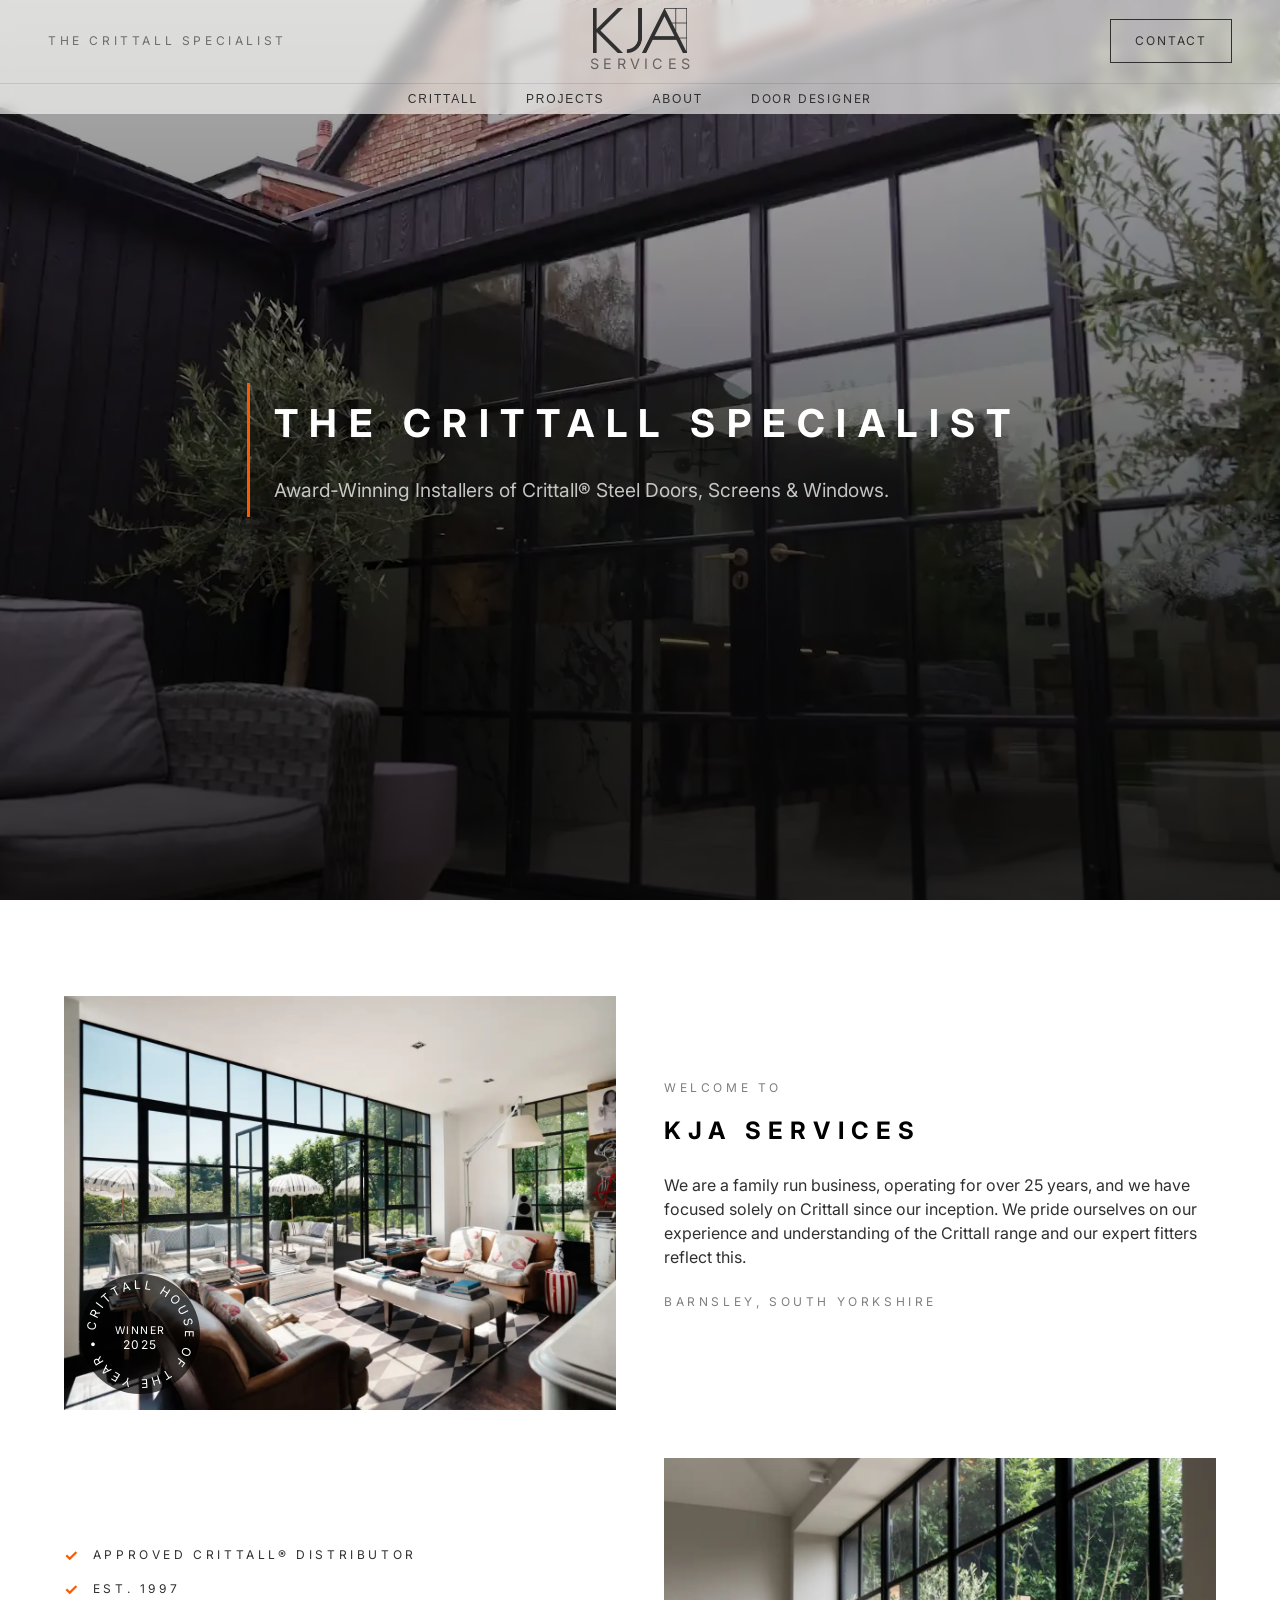
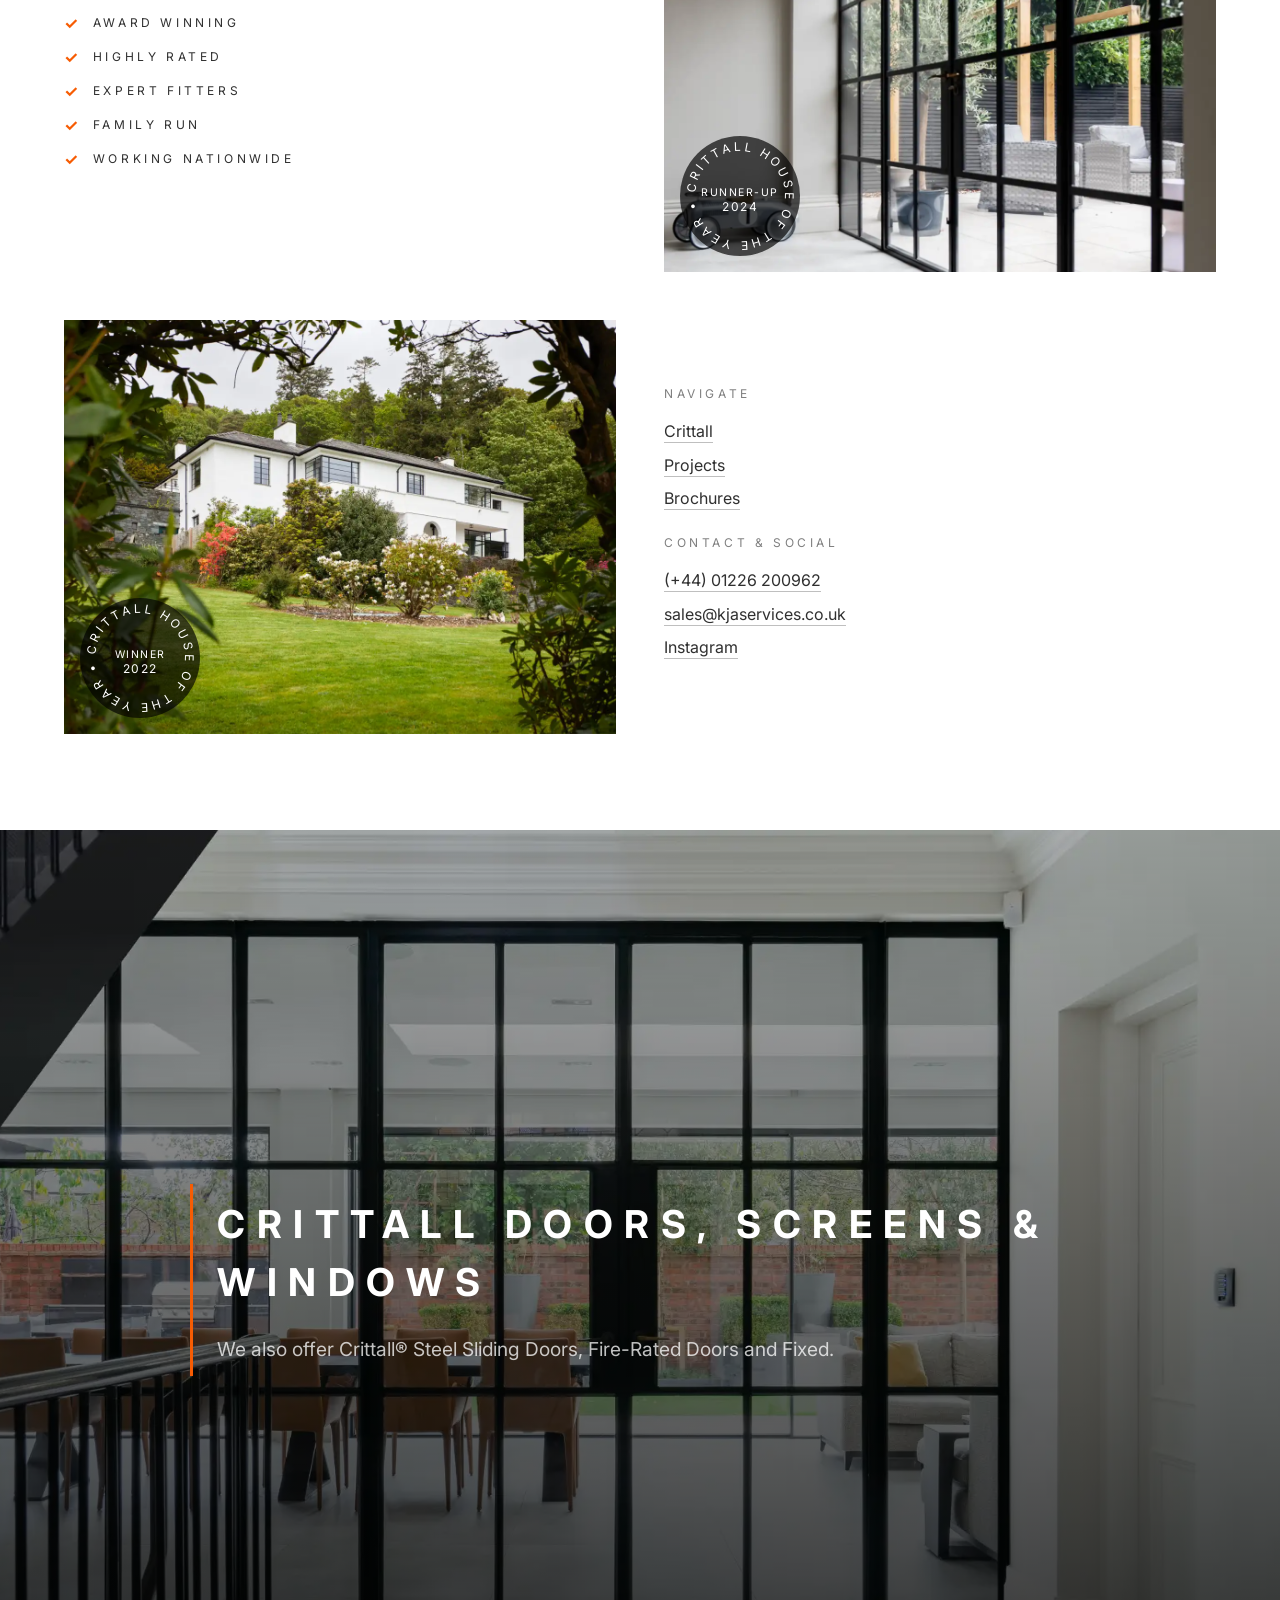
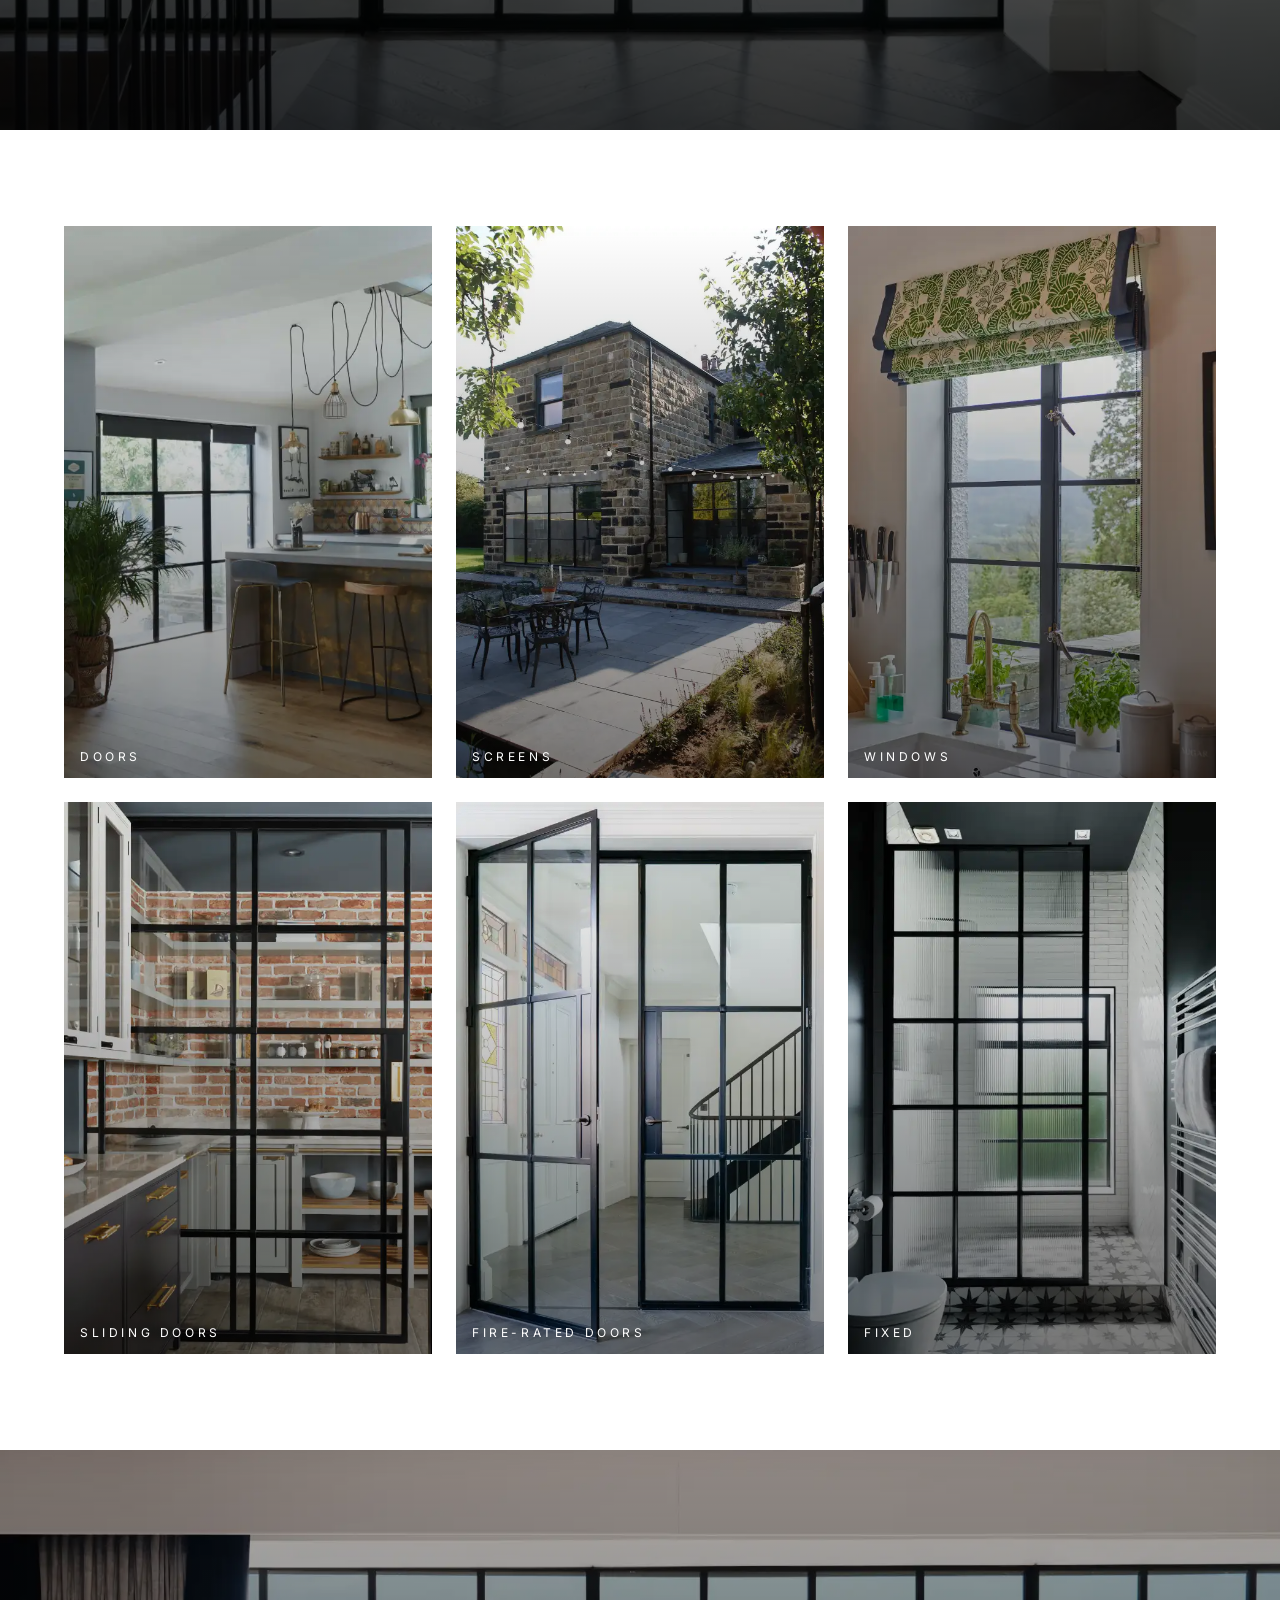
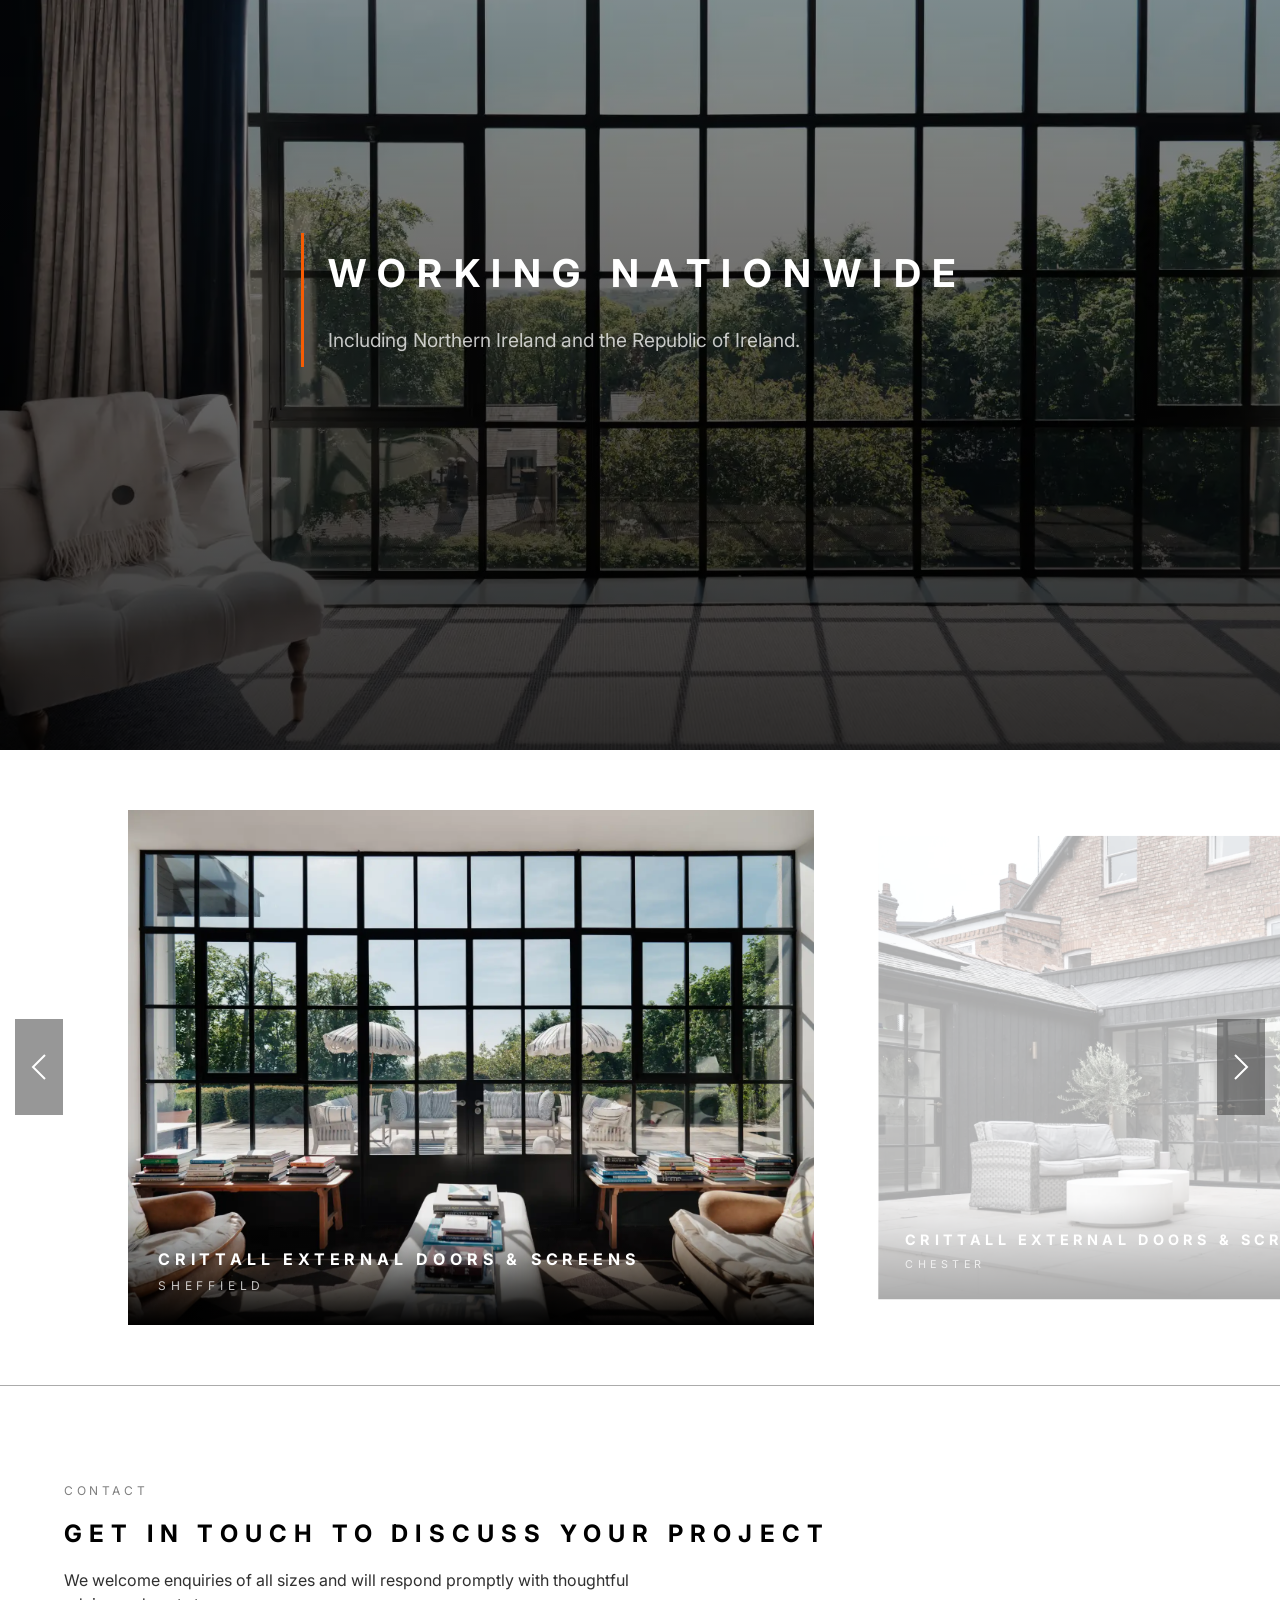
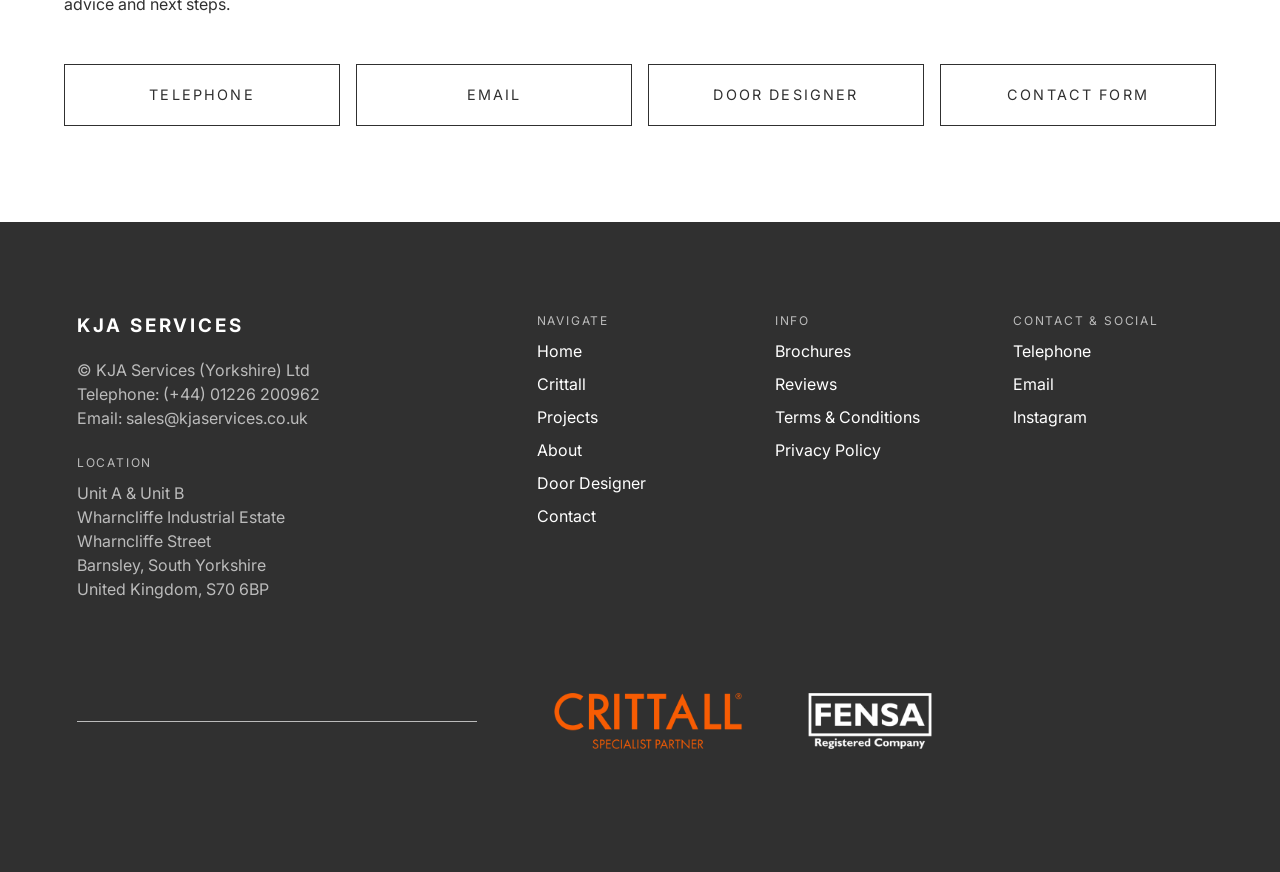
==== index.html @ f36f9be9 "Update index.html" ====
<!---HEAD✅--->

<!DOCTYPE html>
<html lang="en">
<head>

<meta charset="UTF-8">
<meta name="viewport" content="width=device-width, initial-scale=1">

<!---Page_Specific❗--->

<title>Crittall Steel Doors, Screens & Windows | KJA Services</title>

<!---Page_Specific❗--->

<meta name="description" content="KJA Services are approved Crittall specialists installing steel doors, windows and screens across the UK and Ireland, with over 25 years of award-winning experience.">

<!---Global✅--->

<meta name="robots" content="index, follow">

<!---Page_Specific❗--->

<link rel="canonical" href="https://www.kjaservices.co.uk/">

<!---HEAD---Mobile✅--->

<meta name="theme-color" content="#303030">
<meta name="format-detection" content="telephone=no">

  <style>
.mobile-menu { transform: translate3d(-100%,0,0); }
</style>

<!---HEAD---Fonts✅--->

<link rel="preconnect" href="https://fonts.googleapis.com">
<link rel="preconnect" href="https://fonts.gstatic.com" crossorigin>
<link href="https://fonts.googleapis.com/css2?family=Inter:wght@400&display=swap" rel="stylesheet">

<!---HEAD---Style✅--->

<link rel="stylesheet" href="style.css">

<!---HEAD---Open_Graph✅--->

<meta property="og:title" content="KJA Services | The Crittall Specialist">
<meta property="og:description" content="Award-winning Crittall specialists installing Steel Doors, Screens and Windows across the UK and Ireland.">
<meta property="og:type" content="website">
<meta property="og:url" content="https://www.kjaservices.co.uk/">
<meta property="og:image" content="https://www.kjaservices.co.uk/images/social_preview.png">
<meta property="og:site_name" content="KJA Services">
<meta property="og:locale" content="en_GB">

<!---HEAD---Favicon✅--->

<link rel="icon" href="/favicon.png" sizes="180x180" type="image/png">
<link rel="apple-touch-icon" href="/favicon.png">

<!---HEAD---Structured_Data:Business✅--->

<script type="application/ld+json">
{
"@context": "https://schema.org",
"@type": "HomeAndConstructionBusiness",
"@id": "https://www.kjaservices.co.uk/#business",
"name": "KJA Services",
"url": "https://www.kjaservices.co.uk/",
"logo": "https://www.kjaservices.co.uk/images/business_logo.png",
"image": "https://www.kjaservices.co.uk/images/social_preview.png",
"description": "Award-winning Crittall specialists installing Steel Doors, Screens and Windows across the UK and Ireland.",
"telephone": "+441226200962",
"foundingDate": "1997",

"address": {
"@type": "PostalAddress",
"streetAddress": "Unit A & Unit B, Wharncliffe Industrial Estate, Wharncliffe Street",
"addressLocality": "Barnsley",
"addressRegion": "South Yorkshire",
"postalCode": "S70 6BP",
"addressCountry": "GB"
},

"areaServed": [
{
"@type": "Country",
"name": "United Kingdom"
},
{
"@type": "Country",
"name": "Ireland"
}
],

"sameAs": [
"https://www.instagram.com/kjaservices"
]
}
</script>

<!---HEAD---Structured_Data:Services✅--->

<script type="application/ld+json">
{
"@context": "https://schema.org",
"@type": "Service",
"serviceType": "Crittall Steel Doors, Screens and Windows Installation",
"provider": {
"@id": "https://www.kjaservices.co.uk/#business"
},

"areaServed": [
{
"@type": "Country",
"name": "United Kingdom"
},
{
"@type": "Country",
"name": "Ireland"
}
],

"hasOfferCatalog": {
"@type": "OfferCatalog",
"name": "Crittall Installation",
"itemListElement": [

{
"@type": "Offer",
"itemOffered": {
"@type": "Service",
"name": "Crittall Steel Doors Installation"
}
},

{
"@type": "Offer",
"itemOffered": {
"@type": "Service",
"name": "Crittall Steel Screens Installation"
}
},

{
"@type": "Offer",
"itemOffered": {
"@type": "Service",
"name": "Crittall Steel Windows Installation"
}
},

{
"@type": "Offer",
"itemOffered": {
"@type": "Service",
"name": "Crittall Steel Sliding Doors Installation"
}
},

{
"@type": "Offer",
"itemOffered": {
"@type": "Service",
"name": "Crittall Steel Fire-Rated Doors Installation"
}
},

{
"@type": "Offer",
"itemOffered": {
"@type": "Service",
"name": "Crittall Steel Fixed Installation"
}
}

]
}
}
</script>

<!---HEAD---Structured_Data:Website✅--->

<script type="application/ld+json">
{
"@context": "https://schema.org",
"@type": "WebSite",
"url": "https://www.kjaservices.co.uk/",
"name": "KJA Services",
"publisher": {
"@id": "https://www.kjaservices.co.uk/#business"
}
}
</script>

<!---HEAD---Google_Analytics--->

</head>
<body>

<!---NAVIGATION✅--->

<header class="site-header">

<div class="nav-top">

<div class="nav-slogan">
The Crittall Specialist
</div>

<a href="/" class="logo">
<div class="logo-icon">
<img src="images/logo.png" class="logo-main" alt="KJA Services">
<img src="images/logo_hover.png" class="logo-hover" alt="KJA Services">
</div>
<span class="logo-light">Services</span>
</a>

<a href="/contact" class="cta">Contact</a>

<div class="menu-toggle">
<span></span>
<span></span>
<span></span>
</div>
</div>

<div class="nav-bottom">

<nav class="nav-links">
<div class="dropdown">
<button>Crittall</button>
<div class="dropdown-menu">
<a href="/crittall">Crittall</a>
<a href="/products">Products</a>
<a href="/services">Services</a>
</div>
</div>

<div class="dropdown">
<button>Projects</button>
<div class="dropdown-menu">
<a href="/projects">Projects</a>
<a href="/case-studies">Case Studies</a>
<a href="/videos">Videos</a>
</div>
</div>

<div class="dropdown">
<button>About</button>
<div class="dropdown-menu">
<a href="/about">About</a>
<a href="/awards-articles">Awards & Articles</a>
<a href="/faq">FAQ</a>
</div>
</div>

<a href="/door-designer" class="nav-link">Door Designer</a>

</nav>
</div>

<div class="mobile-menu">

<div class="mobile-dropdown">
<div class="mobile-title">Crittall ▽</div>
<div class="mobile-sub">
<a href="/crittall">Crittall</a>
<a href="/products">Products</a>
<a href="/services">Services</a>
</div>
</div>

<div class="mobile-dropdown">
<div class="mobile-title">Projects ▽</div>
<div class="mobile-sub">
<a href="/projects">Projects</a>
<a href="/case-studies">Case Studies</a>
<a href="/videos">Videos</a>
</div>
</div>

<div class="mobile-dropdown">
<div class="mobile-title">About ▽</div>
<div class="mobile-sub">
<a href="/about">About</a>
<a href="/awards-articles">Awards & Articles</a>
<a href="/faq">FAQ</a>
</div>
</div>

<a href="/door-designer" class="mobile-link">Door Designer</a>

<a href="/contact" class="mobile-cta">Contact</a>

</div>
</header>

<!---BANNER_VIDEO✅--->

<section class="banner banner-video">

<img src="images/home/01.webp" alt="Crittall steel doors installed in Chester home">

<video
class="banner-video-native"
autoplay
muted
loop
playsinline
preload="none"
poster="images/home/01.webp"
>

<source src="videos/01.mp4" type="video/mp4"></video>

<div class="banner-overlay">
<div class="banner-content">
<h1>The Crittall Specialist</h1>
<p>Award-Winning Installers of Crittall® Steel Doors, Screens & Windows.</p>
</div>
</div>

</section>

<!---CONTENT✅--->

<section class="section">

<div class="content">
<div class="content-text slide-in">
<span class="introduction">Welcome to</span>
<h2>KJA Services</h2>
<p>We are a family run business, operating for over 25 years, and we have focused solely on Crittall since our inception. We pride ourselves on our experience and understanding of the Crittall range and our expert fitters reflect this.</p><br>
<span class="introduction">Barnsley, South Yorkshire</span>
</div>

<div class="content-image fade-in">
<a href="/crittall-house-of-the-year-winner-2025" class="image-link">

<img src="images/home/02.webp"
alt="Crittall steel doors installed in Sheffield home"
width="1200"
height="900"
loading="lazy">

<div class="badge">
<svg viewBox="0 0 120 120" aria-hidden="true">
<circle class="badge-bg" cx="60" cy="60" r="60"/>
<defs>
<path id="badgeTextPath"
d="M60,60
m-45,0
a45,45 0 1,1 90,0
a45,45 0 1,1 -90,0"/>
</defs>

<text class="badge-ring"><textPath href="#badgeTextPath" startOffset="50%">Crittall House of the Year •</textPath></text>
<text class="badge-text" x="60" y="60">Winner</text>
<text class="badge-year" x="60" y="75">2025</text>
</svg>
</div>
</a>
</div>
</div>

<div class="content">
<div class="content-text slide-in">
<ul class="content-list">
<li>Approved Crittall® Distributor</li>
<li>Est. 1997</li>
<li>Award Winning</li>
<li>Highly Rated</li>
<li>Expert Fitters</li>
<li>Family Run</li>
<li>Working Nationwide</li>
</ul>
</div>

<div class="content-image fade-in">
<a href="/crittall-house-of-the-year-runner-up-2024" class="image-link">

<img src="images/home/03.webp"
alt="Crittall steel doors installed in Chester home"
width="1200"
height="900"
loading="lazy">

<div class="badge">
<svg viewBox="0 0 120 120" aria-hidden="true">
<circle class="badge-bg" cx="60" cy="60" r="60"/>
<defs>
<path id="badgeTextPath"
d="M60,60
m-45,0
a45,45 0 1,1 90,0
a45,45 0 1,1 -90,0"/>
</defs>

<text class="badge-ring"><textPath href="#badgeTextPath" startOffset="50%">Crittall House of the Year •</textPath></text>
<text class="badge-text" x="60" y="60">Runner-Up</text>
<text class="badge-year" x="60" y="75">2024</text>
</svg>
</div>
</a>
</div>
</div>

<div class="content">
<div class="content-text slide-in">
<span class="introduction">Navigate</span>
<a href="/crittall" class="content-link">Crittall</a>
<a href="/projects" class="content-link">Projects</a>
<a href="/brochures" class="content-link">Brochures</a>
<span class="introduction group-spacing">Contact & Social</span>
<a href="tel:+441226200962" class="content-link">(+44) 01226 200962</a>
<a href="mailto:sales@kjaservices.co.uk" class="content-link">sales@kjaservices.co.uk</a>
<a href="https://www.instagram.com/kjaservices" class="content-link" target="_blank" rel="noopener noreferrer">Instagram</a>
</div>

<div class="content-image fade-in">
<a href="/crittall-house-of-the-year-winner-2022" class="image-link">

<img src="images/home/04.webp"
alt="Crittall steel windows installed in Keswick home"
width="1200"
height="900"
loading="lazy">

<div class="badge">
<svg viewBox="0 0 120 120" aria-hidden="true">
<circle class="badge-bg" cx="60" cy="60" r="60"/>
<defs>
<path id="badgeTextPath"
d="M60,60
m-45,0
a45,45 0 1,1 90,0
a45,45 0 1,1 -90,0"/>
</defs>

<text class="badge-ring"><textPath href="#badgeTextPath" startOffset="50%">Crittall House of the Year •</textPath></text>
<text class="badge-text" x="60" y="60">Winner</text>
<text class="badge-year" x="60" y="75">2022</text>
</svg>
</div>
</a>
</div>
</div>

</section>

<!---BANNER_IMAGE✅--->

<section class="banner banner-image">
<img src="images/home/05.webp" alt="Crittall steel doors installed in Manchester home">

<div class="banner-overlay">
<div class="banner-content">
<h1>Crittall Doors, Screens & Windows</h1>
<p>We also offer Crittall® Steel Sliding Doors, Fire-Rated Doors and Fixed.</p>
</div>
</div>
</section>

<!---PRODUCTS✅--->

<section class="products section fade-in">
<div class="products-grid">

<a href="/crittall-doors" class="product-item">
<img src="images/home/products/01.webp" alt="Crittall Steel Doors">
<span class="product-label">Doors</span>
</a>

<a href="/crittall-screens" class="product-item">
<img src="images/home/products/02.webp" alt="Crittall Steel Screens">
<span class="product-label">Screens</span>
</a>

<a href="/crittall-windows" class="product-item">
<img src="images/home/products/03.webp" alt="Crittall Steel Windows">
<span class="product-label">Windows</span>
</a>

<a href="/crittall-sliding-doors" class="product-item">
<img src="images/home/products/04.webp" alt="Crittall Steel Sliding Doors">
<span class="product-label">Sliding Doors</span>
</a>

<a href="/crittall-fire-rated" class="product-item">
<img src="images/home/products/05.webp" alt="Crittall Steel Fire-Rated Doors">
<span class="product-label">Fire-Rated Doors</span>
</a>

<a href="/crittall-fixed" class="product-item">
<img src="images/home/products/06.webp" alt="Crittall Steel Fixed">
<span class="product-label">Fixed</span>
</a>

</div>
</section>

<!---BANNER_IMAGE✅--->

<section class="banner banner-image">
<img src="images/home/06.webp" alt="Crittall steel doors installed in Sheffield home">

<div class="banner-overlay">
<div class="banner-content">
<h1>Working Nationwide</h1>
<p>Including Northern Ireland and the Republic of Ireland.</p>
</div>
</div>
</section>

<!---FEATURED✅--->

<div class="content-image fade-in">

<section class="featured">

<div class="carousel">

<div class="slide active">
<a href="/crittall-house-of-the-year-winner-2025">

<div class="slide-image">
<img src="images/case-studies/07/01.webp"
srcset="images/home/featured/07.webp 1200w, images/case-studies/07/01.webp 1800w"
width="1200"
height="900"
loading="lazy"
decoding="async"
alt="Crittall Steel External Doors & Screens installed in Sheffield">
</div>

<div class="slide-overlay">
<h3>Crittall External Doors & Screens</h3>
<p>Sheffield</p>
</div>
</a>
</div>

<div class="slide">
<a href="/crittall-house-of-the-year-runner-up-2024">

<div class="slide-image">
<img src="images/case-studies/06/01.webp"
srcset="images/home/featured/06.webp 1200w, images/case-studies/06/01.webp 1800w"
width="1200"
height="900"
loading="lazy"
decoding="async"
alt="Crittall Steel External Doors & Screens installed in Chester">
</div>

<div class="slide-overlay">
<h3>Crittall External Doors & Screens</h3>
<p>Chester</p>
</div>
</a>
</div>

<div class="slide">
<a href="/crittall-doors-morzine-france">

<div class="slide-image">
<img src="images/case-studies/05/01.webp"
srcset="images/home/featured/05.webp 1200w, images/case-studies/05/01.webp 1800w"
width="1200"
height="900"
loading="lazy"
decoding="async"
alt="Crittall Steel Internal Doors & Screens installed in Morzine, France">
</div>

<div class="slide-overlay">
<h3>Crittall Internal Doors & Screens</h3>
<p>Morzine, France</p>
</div>
</a>
</div>

<div class="slide">
<a href="/crittall-house-of-the-year-winner-2022">

<div class="slide-image">
<img src="images/case-studies/04/01.webp"
srcset="images/home/featured/04.webp 1200w, images/case-studies/04/01.webp 1800w"
width="1200"
height="900"
loading="lazy"
decoding="async"
alt="Crittall Steel External Doors & Windows installed in Keswick">
</div>

<div class="slide-overlay">
<h3>Crittall External Doors & Windows</h3>
<p>Keswick</p>
</div>
</a>
</div>

<div class="slide">
<a href="/crittall-doors-london">

<div class="slide-image">
<img src="images/case-studies/03/01.webp"
srcset="images/home/featured/03.webp 1200w, images/case-studies/03/01.webp 1800w"
width="1200"
height="900"
loading="lazy"
decoding="async"
alt="Crittall Steel External Doors & Windows installed in London">
</div>

<div class="slide-overlay">
<h3>Crittall External Doors & Windows</h3>
<p>London</p>
</div>
</a>
</div>

<div class="slide">
<a href="/crittall-doors-manchester">

<div class="slide-image">
<img src="images/case-studies/02/01.webp"
srcset="images/home/featured/02.webp 1200w, images/case-studies/02/01.webp 1800w"
width="1200"
height="900"
loading="lazy"
decoding="async"
alt="Crittall Steel Fire-Rated Doors & Screens installed in Manchester">
</div>

<div class="slide-overlay">
<h3>Crittall Fire-Rated Doors & Screens</h3>
<p>Manchester</p>
</div>
</a>
</div>

<div class="slide">
<a href="/crittall-doors-leeds">

<div class="slide-image">
<img src="images/case-studies/01/01.webp"
srcset="images/home/featured/01.webp 1200w, images/case-studies/01/01.webp 1800w"
width="1200"
height="900"
loading="lazy"
decoding="async"
alt="Crittall Steel External Doors & Screens installed in Leeds">
</div>

<div class="slide-overlay">
<h3>Crittall External Doors & Screens</h3>
<p>Leeds</p>
</div>
</a>
</div>

</div>

<button class="nav prev" aria-label="Previous slide">
<svg viewBox="0 0 24 24">
<path d="M15 18L9 12L15 6"/>
</svg>
</button>

<button class="nav next" aria-label="Next slide">
<svg viewBox="0 0 24 24">
<path d="M9 6L15 12L9 18"/>
</svg>
</button>

</div>
</section>

<!---CONTACT✅--->

<hr class="divider">

<section id="contact" class="section contact">
<span class="introduction">Contact</span>
<h2>Get in touch to discuss your project</h2>
<p>We welcome enquiries of all sizes and will respond promptly with thoughtful advice and next steps.</p>

<div class="contact-buttons">
<a href="tel:+441226200962" class="btn">Telephone</a>
<a href="mailto:sales@kjaservices.co.uk" class="btn">Email</a>
<a href="/door-designer" class="btn">Door Designer</a>
<a href="/contact" class="btn">Contact Form</a>
</div>

</section>

<!---FOOTER✅--->

<footer class="footer">
<div class="footer-inner">

<div class="footer-text">

<h3>KJA Services</h3>

<p>© KJA Services (Yorkshire) Ltd<br>
Telephone: (+44) 01226 200962<br>
Email: sales@kjaservices.co.uk</p>

<br>

<span class="footer-title">Location</span>

<p>Unit A & Unit B<br>
Wharncliffe Industrial Estate<br>
Wharncliffe Street<br>
Barnsley, South Yorkshire<br>
United Kingdom, S70 6BP</p></div>

<div class="footer-links">

<div>
<span class="footer-title">Navigate</span>
<a href="/">Home</a>
<a href="/crittall">Crittall</a>
<a href="/projects">Projects</a>
<a href="/about">About</a>
<a href="/door-designer">Door Designer</a>
<a href="/contact">Contact</a>
</div>

<div>
<span class="footer-title">Info</span>
<a href="/brochures">Brochures</a>
<a href="/reviews">Reviews</a>
<a href="/terms">Terms & Conditions</a>
<a href="/privacy">Privacy Policy</a>
</div>

<div>
<span class="footer-title">Contact & Social</span>
<a href="tel:+441226200962">Telephone</a>
<a href="mailto:sales@kjaservices.co.uk">Email</a>
<a href="https://www.instagram.com/kjaservices" target="_blank" rel="noopener noreferrer">Instagram</a>
</div>
</div>

<div class="footer-divider"></div>

<div class="footer-grid">

<div class="footer-left">
<img src="images/crittall_logo.png" alt="Crittall Logo">
</div>

<div class="footer-center">
<img src="images/fensa_logo.png" alt="FENSA Logo">
</div>

<div class="footer-right">
<script src="https://elfsightcdn.com/platform.js" async></script>
<div class="elfsight-app-a3edc7b7-a31a-4ff6-9f54-83a58d72ba15" data-elfsight-app-lazy></div>
</div>
</div>

<!---SCRIPT✅--->

<script src="script.js" defer></script>

</body>
</html>
---- style.css ----
/*INDEX✅*/

* {
margin: 0;
padding: 0;
box-sizing: border-box;
}

body {
font-family: 'Inter', system-ui, -apple-system, sans-serif;
line-height: 1.5;
overflow-x: hidden;
}

img, video {
width: 100%;
height: 100%;
object-fit: cover;
display: block;
}

/*TYPOGRAPHY✅*/

h1, h2, h3 {
text-transform: uppercase;
letter-spacing: .3em;
}

p {
color: #303030;
}

.introduction {
text-transform: uppercase;
font-size: .75rem;
letter-spacing: .3em;
opacity: .5;
margin-bottom: 1rem;
display: block;
}

/*NAVIGATION✅*/

.site-header {
position: fixed;
width: 100%;
background: #f3f3f0;
z-index: 1000;
transition: background .3s ease;
}

.site-header.is-overlay {
background: rgba(243,243,240,.67);
backdrop-filter: blur(6px);
-webkit-backdrop-filter: blur(6px);
}

.nav-top {
max-width: 1200px;
margin: auto;
padding: .5rem;
display: grid;
grid-template-columns: 1fr auto 1fr auto;
align-items: center;
}

.nav-slogan {
text-transform: uppercase;
font-size: .75rem;
letter-spacing: .3em;
opacity: .5;
cursor: default;
}

.cta {
justify-self: end;
}

.logo {
display: flex;
flex-direction: column;
align-items: center;
text-decoration: none;
color: #303030;
letter-spacing: .3em;
text-transform: uppercase;
font-size: .9rem;
}

.logo-icon {
height: 45px;
position: relative;
}

.logo-icon img {
width: auto;
}

.logo-hover {
position: absolute;
top: 0;
opacity: 0;
transition: opacity .3s ease;
}

.logo:hover .logo-hover {
opacity: 1;
}

.logo-light {
opacity: .67;
transform: translateX(.15em);
transition: opacity .3s ease;
}

.logo:hover .logo-light {
opacity: 1;
}

.nav-bottom {
border-top: 1px solid rgba(0,0,0,.1);
}

.nav-links {
display: flex;
justify-content: center;
align-items: center;
gap: 3rem;
}

.dropdown {
position: relative;
}

.dropdown button {
background: none;
border: none;
font-size: .75rem;
letter-spacing: .15em;
text-transform: uppercase;
cursor: pointer;
color: #303030;
padding: .5rem 0;
}

.dropdown-menu {
position: absolute;
left: -1.5rem;
transform: translateY(12px);
background: #303030;
min-width: 180px;
padding: 1rem 0;
opacity: 0;
pointer-events: none;
transition: transform .3s ease, opacity .3s ease;
}

.dropdown:hover .dropdown-menu {
opacity: 1;
transform: translateY(0);
pointer-events: auto;
}

.dropdown-menu a {
display: block;
padding: .5rem 1.5rem;
color: #fff;
text-decoration: none;
font-size: .9rem;
transition: opacity .3s ease;
}

.dropdown-menu a:hover {
opacity: .5;
}

.nav-link {
font-size: .75rem;
letter-spacing: .15em;
text-transform: uppercase;
text-decoration: none;
color: #303030;
transition: opacity .3s ease;
}

.nav-link:hover {
opacity: .5;
}

.cta {
border: 1px solid #303030;
padding: .75rem 1.5rem;
font-size: .75rem;
letter-spacing: .15em;
text-transform: uppercase;
text-decoration: none;
color: #303030;
transition: .3s ease;
}

.cta:hover {
background: #303030;
color: #fff;
}

.menu-toggle {
display: none;
width: 30px;
height: 20px;
position: relative;
cursor: pointer;
z-index: 3000;
}

.menu-toggle span {
position: absolute;
width: 100%;
height: 2px;
background: #303030;
transition: .3s ease;
}

.menu-toggle span:nth-child(1){ top: 0; }
.menu-toggle span:nth-child(2){ top: 9px; }
.menu-toggle span:nth-child(3){ bottom: 0; }

.menu-toggle.active span:nth-child(1){
transform: rotate(45deg);
top: 9px;
}

.menu-toggle.active span:nth-child(2){
opacity: 0;
}

.menu-toggle.active span:nth-child(3){
transform: rotate(-45deg);
bottom: 9px;
}

.mobile-menu {
position: fixed;
top: 0;
width: 100%;
height: 100dvh;
background: #f3f3f0;
padding: 3rem;
display: flex;
flex-direction: column;
gap: 3rem;

/* FIX */
transform: translateX(-100%);
opacity: 0;
visibility: hidden;

transition: transform .6s ease, opacity .3s ease, visibility 0s linear .3s;
}

.mobile-menu.active {
transform: translateX(0);
opacity: 1;
visibility: visible;

transition: transform .6s ease, opacity .3s ease;
}

body.menu-open {
overflow: hidden;
}

.mobile-title {
font-size: 1.5rem;
color: #303030;
cursor: pointer;
}

.mobile-sub {
max-height: 0;
overflow: hidden;
transition: .6s ease;
display: flex;
flex-direction: column;
gap: 1rem;
margin-top: 1rem;
}

.mobile-sub a {
text-decoration: none;
letter-spacing: .15em;
text-transform: uppercase;
color: #303030;
opacity: .5;
padding: .5rem 0;
transition: opacity .3s ease;
}

.mobile-sub a:hover {
opacity: 1;
}

.mobile-dropdown.active .mobile-sub {
max-height: 180px;
}

.mobile-link {
font-size: 1.5rem;
color: #303030;
text-decoration: none;
}

.mobile-cta {
margin-top: 1rem;
border: 1px solid #303030;
padding: .75rem 1.5rem;
width: fit-content;
text-decoration: none;
color: #303030;
font-size: .9rem;
letter-spacing: .15em;
text-transform: uppercase;
transition: .3s ease;
}

.mobile-cta:hover {
background: #303030;
color: #fff;
}

@media (max-width:768px){
.nav-bottom, .cta, .nav-slogan {
display:none;
}

.nav-top {
grid-template-columns: auto 1fr auto;
}

.menu-toggle {
display:block;
justify-self:end;
}
}

/*BANNER_IMAGE/VIDEO✅*/

.banner {
position: relative;
height: 100vh;
}

.banner-video-native {
position: absolute;
inset: 0;
}

.banner-video-native {
opacity: 0;
transition: opacity 1.2s ease;
}

.banner-video.loaded .banner-video-native {
opacity: 1;
}

.banner::after {
content: "";
position: absolute;
inset: 0;
background: linear-gradient(
to bottom,
rgba(0,0,0,.3),
rgba(0,0,0,.81)
);
}

.banner-overlay {
position: absolute;
inset: 0;
display: flex;
align-items: center;
justify-content: center;
z-index: 1;
opacity: 0;
transition: opacity 3s ease;
}

.banner-overlay.visible {
opacity: 1;
}

.banner-content {
padding: .75rem;
padding-left: 1.5rem;
border-left: 3px solid #f75c03;
max-width: 900px;
}

.banner h1 {
font-size: 2.4rem;
color: #fff;
margin-bottom: 24px;
}

.banner p {
font-size: 1.2rem;
color: #fff;
opacity: .75;
}

/*SECTION✅*/

.section {
max-width: 1440px;
width: 90%;
margin: 0 auto;
padding: clamp(6rem, 6vw, 9rem) 0;
}

/*CONTENT✅*/

.content {
display: grid;
grid-template-columns: 1fr 1fr;
gap: 3rem;
align-items: center;
}

.content + .content {
margin-top: 3rem;
}

.content:nth-child(odd) .content-image {
order: -1;
}

.content-text p {
margin-top: 1.5rem;
}

.group-spacing {
margin-top: 1.5rem;
}

.content-list {
list-style: none;
}

.content-list li {
position: relative;
padding-left: 1.8rem;
margin-bottom: 1rem;
text-transform: uppercase;
font-size: .75rem;
letter-spacing: .3em;
color: #303030;
}

.content-list li::before {
content: "✓";
position: absolute;
left: 0;
top: -3px;
font-size: 1rem;
font-weight: bold;
color: #f75c03;
}

.content-link {
color: #303030;
text-decoration: none;
position: relative;
display: block;
width: fit-content;
margin: .6rem 0;
}

.content-link::before {
content: "";
position: absolute;
bottom: 0;
width: 100%;
height: 1px;
background: rgba(0,0,0,.25);
}

.content-link::after {
content: "";
position: absolute;
left: 0;
bottom: 0;
width: 0;
height: 1px;
background: #303030;
transition: width .6s;
}

.content-link:hover::after {
width: 100%;
}

.image-link {
display: block;
position: relative;
overflow: hidden;
}

.image-link img {
transition: transform .75s;
}

.image-link:hover img {
transform: scale(1.05);
}

.badge {
position: absolute;
bottom: 1rem;
left: 1rem;
width: 120px;
height: 120px;
}

.badge-bg {
fill: rgba(0,0,0,.67);
}

.badge-ring {
fill: #fff;
font-size: 12px;
letter-spacing: 3px;
text-anchor: middle;
text-transform: uppercase;
}

.badge-text {
fill: #fff;
font-size: 10.5px;
letter-spacing: 1.5px;
text-anchor: middle;
text-transform: uppercase;
}

.badge-year {
fill: #fff;
font-size: 12px;
letter-spacing: 1.5px;
text-anchor: middle;
}

@media (max-width: 768px) {
.content {
grid-template-columns: 1fr;
}

.content .content-image {
order: 2 !important;
}
}

/*SLIDE-IN✅*/

.slide-in {
opacity: 0;
transform: translateX(-1.5rem);
transition: 1.2s;
}

.slide-in.visible {
opacity: 1;
transform: translateX(0);
}

/*PRODUCTS✅*/

.product-item {
overflow: hidden;
}

.product-item::before {
content: "";
position: absolute;
top: 15px;
left: 15px;
width: 75px;
height: 75px;
background: url("images/products.png") no-repeat center/contain;
transform: rotate(-15deg);
opacity: 0;
transition: opacity .75s ease;
z-index: 3;
}

.product-item:hover::before {
opacity: 1;
}

@media (max-width: 768px) {
.product-item::before {
opacity: 1;
width: 50px;
height: 50px;
}
}

.product-item img {
transition: transform .75s ease;
}

.products-grid {
display: grid;
grid-template-columns: repeat(3, 1fr);
gap: 1.5rem;
}

.product-item {
position: relative;
}

.product-item:hover img {
transform: scale(1.05);
}

.product-label {
position: absolute;
left: 1rem;
bottom: .75rem;
font-size: .75rem;
letter-spacing: .3em;
text-transform: uppercase;
color: #fff;
z-index: 1;
}

.product-item::after {
content: "";
position: absolute;
inset: 0;
background: linear-gradient(
to bottom,
rgba(0,0,0,0),
rgba(0,0,0,.5)
);
}

.fade-in {
opacity: 0;
transition: opacity 1.5s;
}

.fade-in.visible {
opacity: 1;
}

@media (max-width: 768px) {
.products-grid {
grid-template-columns: repeat(2, 1fr);
}

.product-label {
left: 50%;
transform: translateX(-50%);
white-space: nowrap;
}
}

/*CAROUSEL✅*/

.featured {
position: relative;
padding: 60px 0;
overflow: hidden;
}

.carousel {
display: flex;
gap: 30px;
padding: 0 10%;
}

.slide {
min-width: 67%;
opacity: .33;
transform: scale(.9);
transition: transform .6s ease, opacity .6s ease;
}

.slide.active {
opacity: 1;
transform: scale(1);
}

.slide:not(.active) {
filter: grayscale(50%);
}

.slide-image {
overflow: hidden;
}

.slide-image img {
transition: transform .75s ease;
}

.slide.active:hover img {
transform: scale(1.05);
}

.slide-overlay {
position: absolute;
bottom: 0;
width: 100%;
padding: 30px;
color: #fff;
background: linear-gradient(to top, rgba(0,0,0,1), transparent);
}

.slide-overlay h3 {
font-size: 1rem;
}

.slide-overlay p {
margin-top: 6px;
text-transform: uppercase;
letter-spacing: .3rem;
font-size: .75rem;
color: #fff;
opacity: .75;
}

.nav {
position: absolute;
top: 50%;
transform: translateY(-50%);
width: 48px;
height: 96px;
display: flex;
align-items: center;
justify-content: center;
background: rgba(48,48,48,.5);
border: none;
cursor: pointer;
transition: background .3s ease;
}

.nav:hover {
background: rgba(48,48,48,1);
}

.nav svg {
stroke: #fff;
fill: none;
}

.prev { left: 15px; }
.next { right: 15px; }

@media (max-width: 768px) {
.carousel {
padding: 0 15px;
}

.slide {
min-width: 100%;
}

.slide-image {
aspect-ratio: 3 / 3;
}
}

/*DIVIDER✅*/

.divider {
border: none;
height: 1px;
background: rgba(0,0,0,.33);
}

/*CONTACT✅*/

.contact {
max-width: 1200px;
}

.contact p {
max-width: 600px;
margin: 1rem 0 3rem;
}

.btn {
display: flex;
justify-content: center;
padding: 1.2rem 1.5rem;
border: 1px solid #303030;
color: #303030;
text-decoration: none;
text-transform: uppercase;
font-size: .9rem;
letter-spacing: .15em;
transition: all .3s ease;
}

.btn:hover {
background: #303030;
color: #fff;
}

.contact-buttons {
display: grid;
grid-template-columns: repeat(4, 1fr);
gap: 1rem;
}

@media (max-width: 768px) {
.contact-buttons {
grid-template-columns: 1fr;
}
}

/*FOOTER✅*/

.footer {
background: #303030;
padding: 90px 6vw 90px;
}

.footer-inner {
max-width: 1200px;
margin: 0 auto;
display: grid;
grid-template-columns: 1.2fr 2fr;
gap: 60px;
}

.footer-text h3 {
text-transform: uppercase;
letter-spacing: .15em;
margin-bottom: 18px;
color: #fff;
}

.footer-text p {
color: #fff;
opacity: .67;
}

.footer-links {
display: grid;
grid-template-columns: repeat(3, 1fr);
gap: 48px;
}

.footer-title {
display: block;
margin-bottom: 9px;
font-size: .75rem;
letter-spacing: .15em;
text-transform: uppercase;
color: #fff;
opacity: .67;
}

.footer-links a {
display: block;
color: #fff;
text-decoration: none;
margin-bottom: 9px;
transition: opacity .3s ease, transform .3s ease;
}

.footer-links a:hover {
opacity: .67;
transform: translateX(3px);
}

@media (max-width: 768px) {
.footer-inner {
grid-template-columns: 1fr;
}

.footer-links {
grid-template-columns: 1fr;
}
}

.footer-divider {
height: 1px;
background: #fff;
opacity: .67;
margin: 60px 0;
}

.footer-grid {
display: grid;
grid-template-columns: 1fr 1fr 1fr;
align-items: center;
}

@media (max-width: 768px) {
.footer-grid {
grid-template-columns: 1fr;
gap: 75px;
}

.footer-left,
.footer-center,
.footer-right {
justify-self: center;
}

.footer-left img,
.footer-center img {
max-height: 60px;
}
}
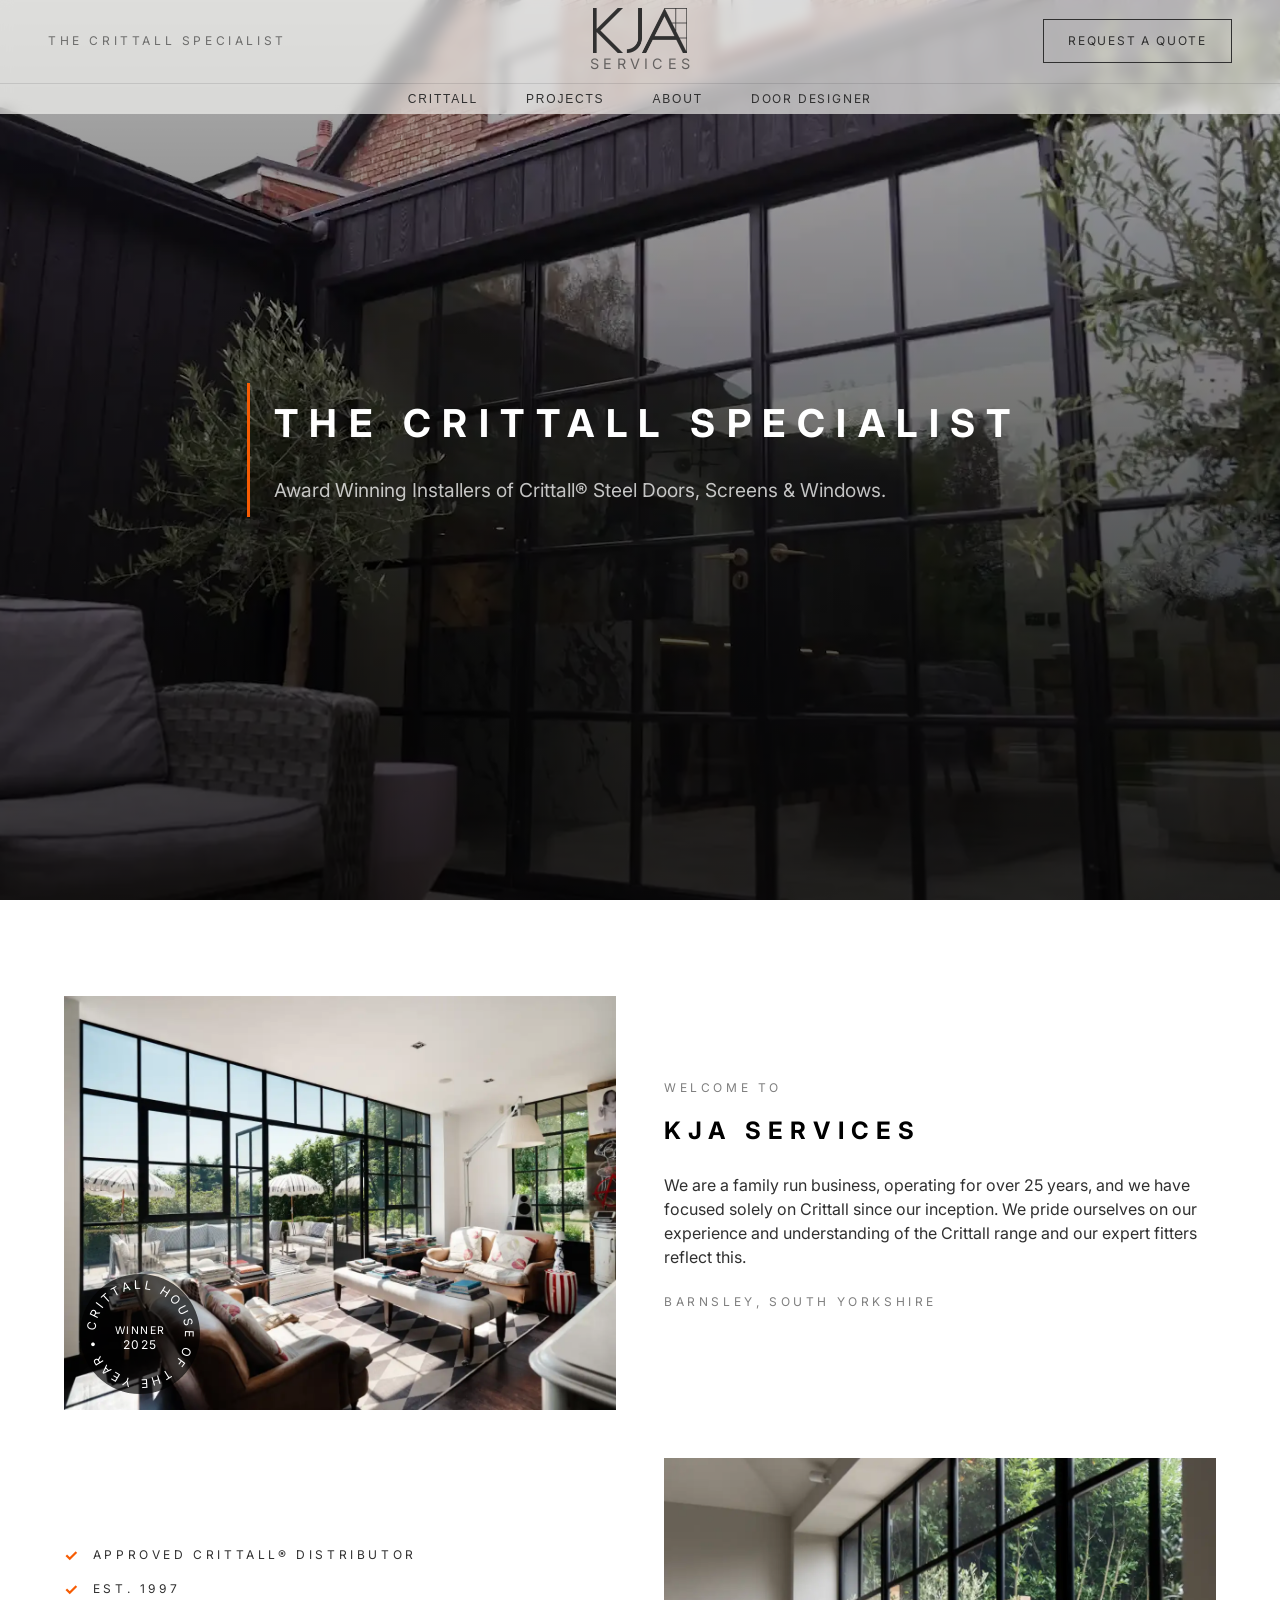
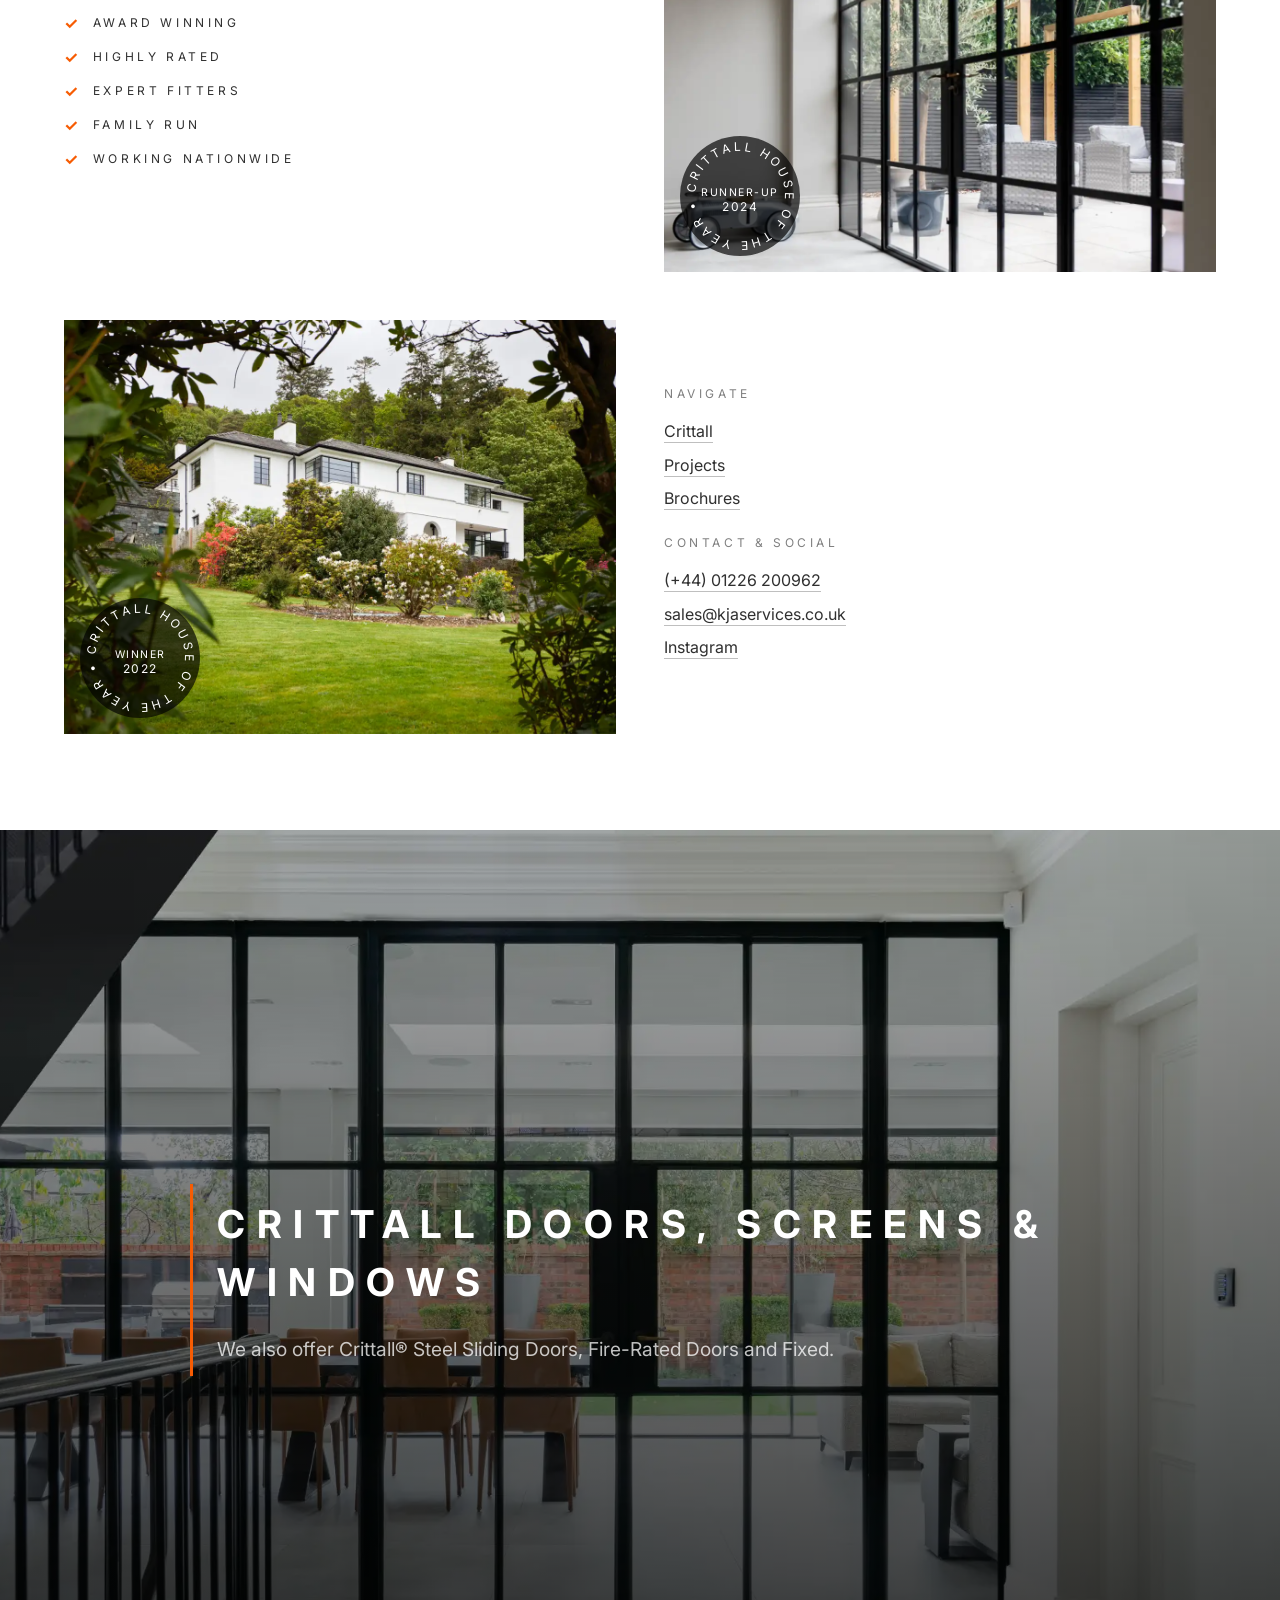
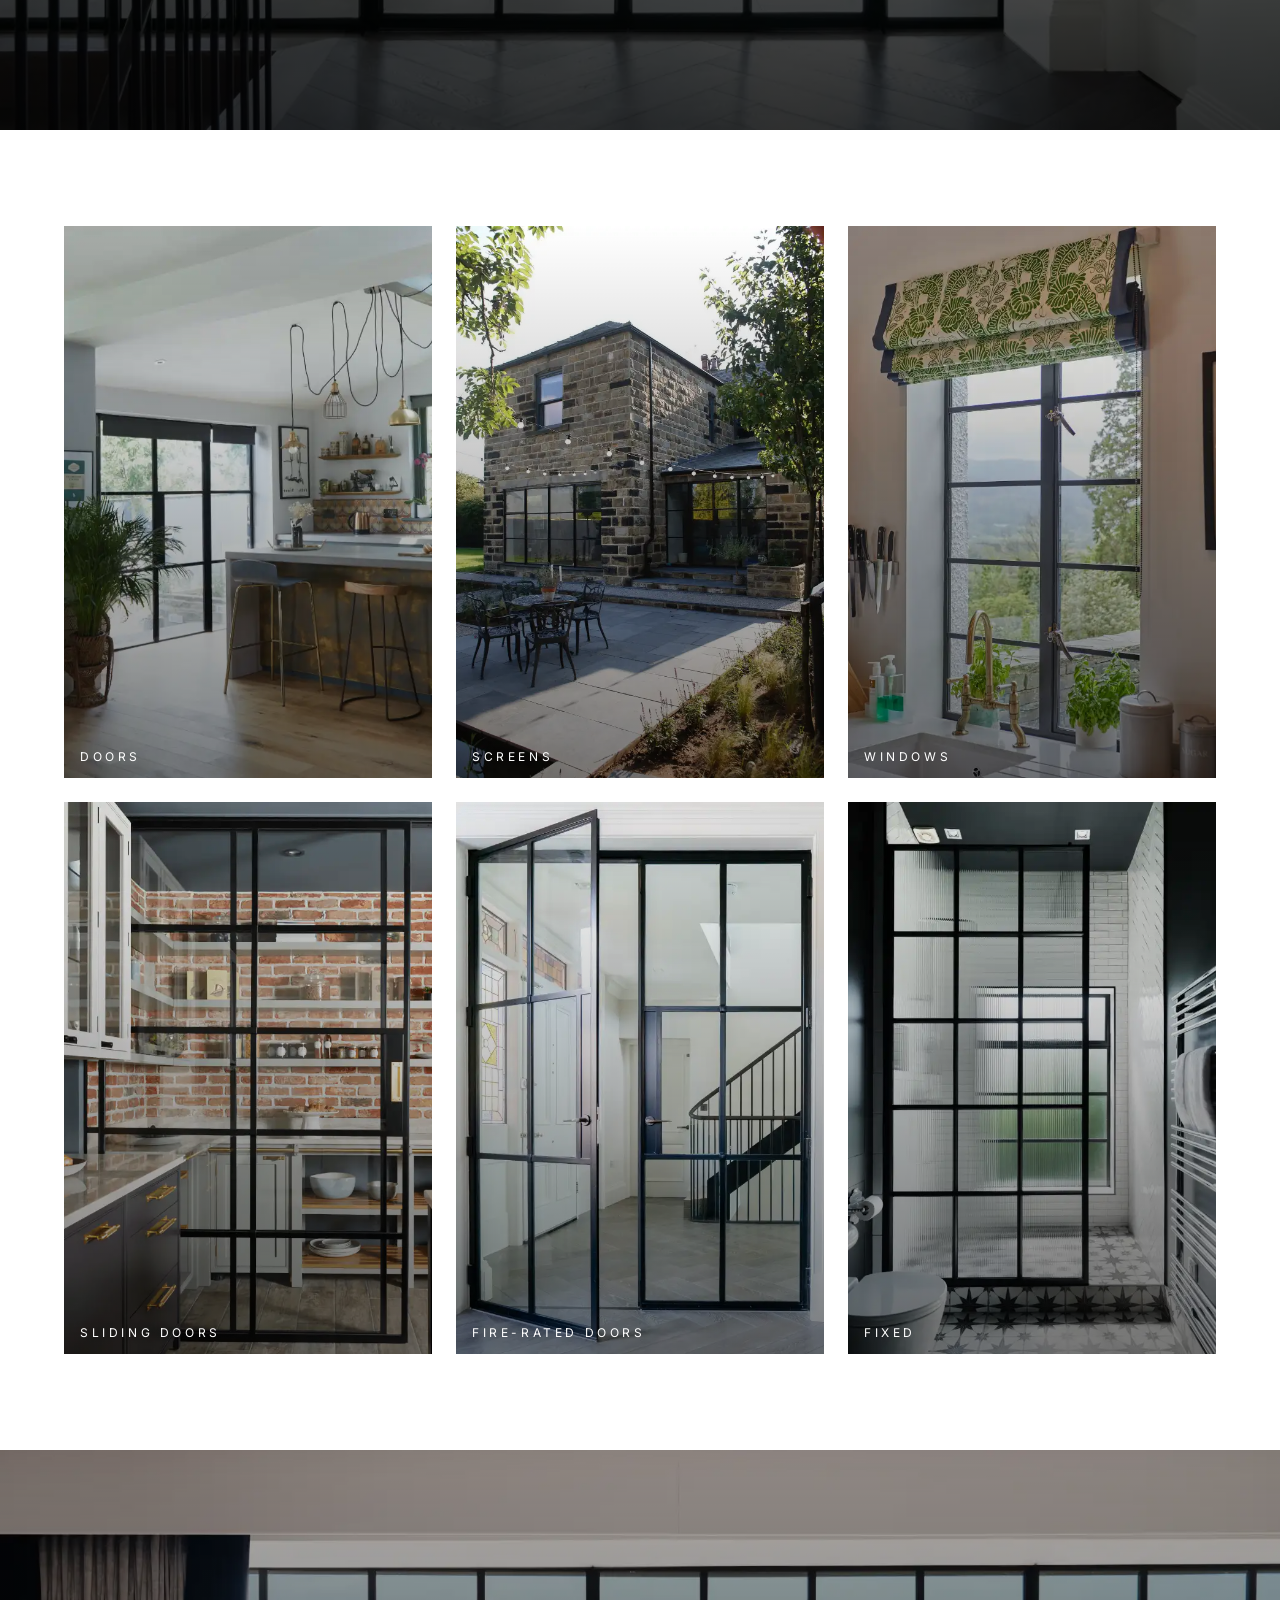
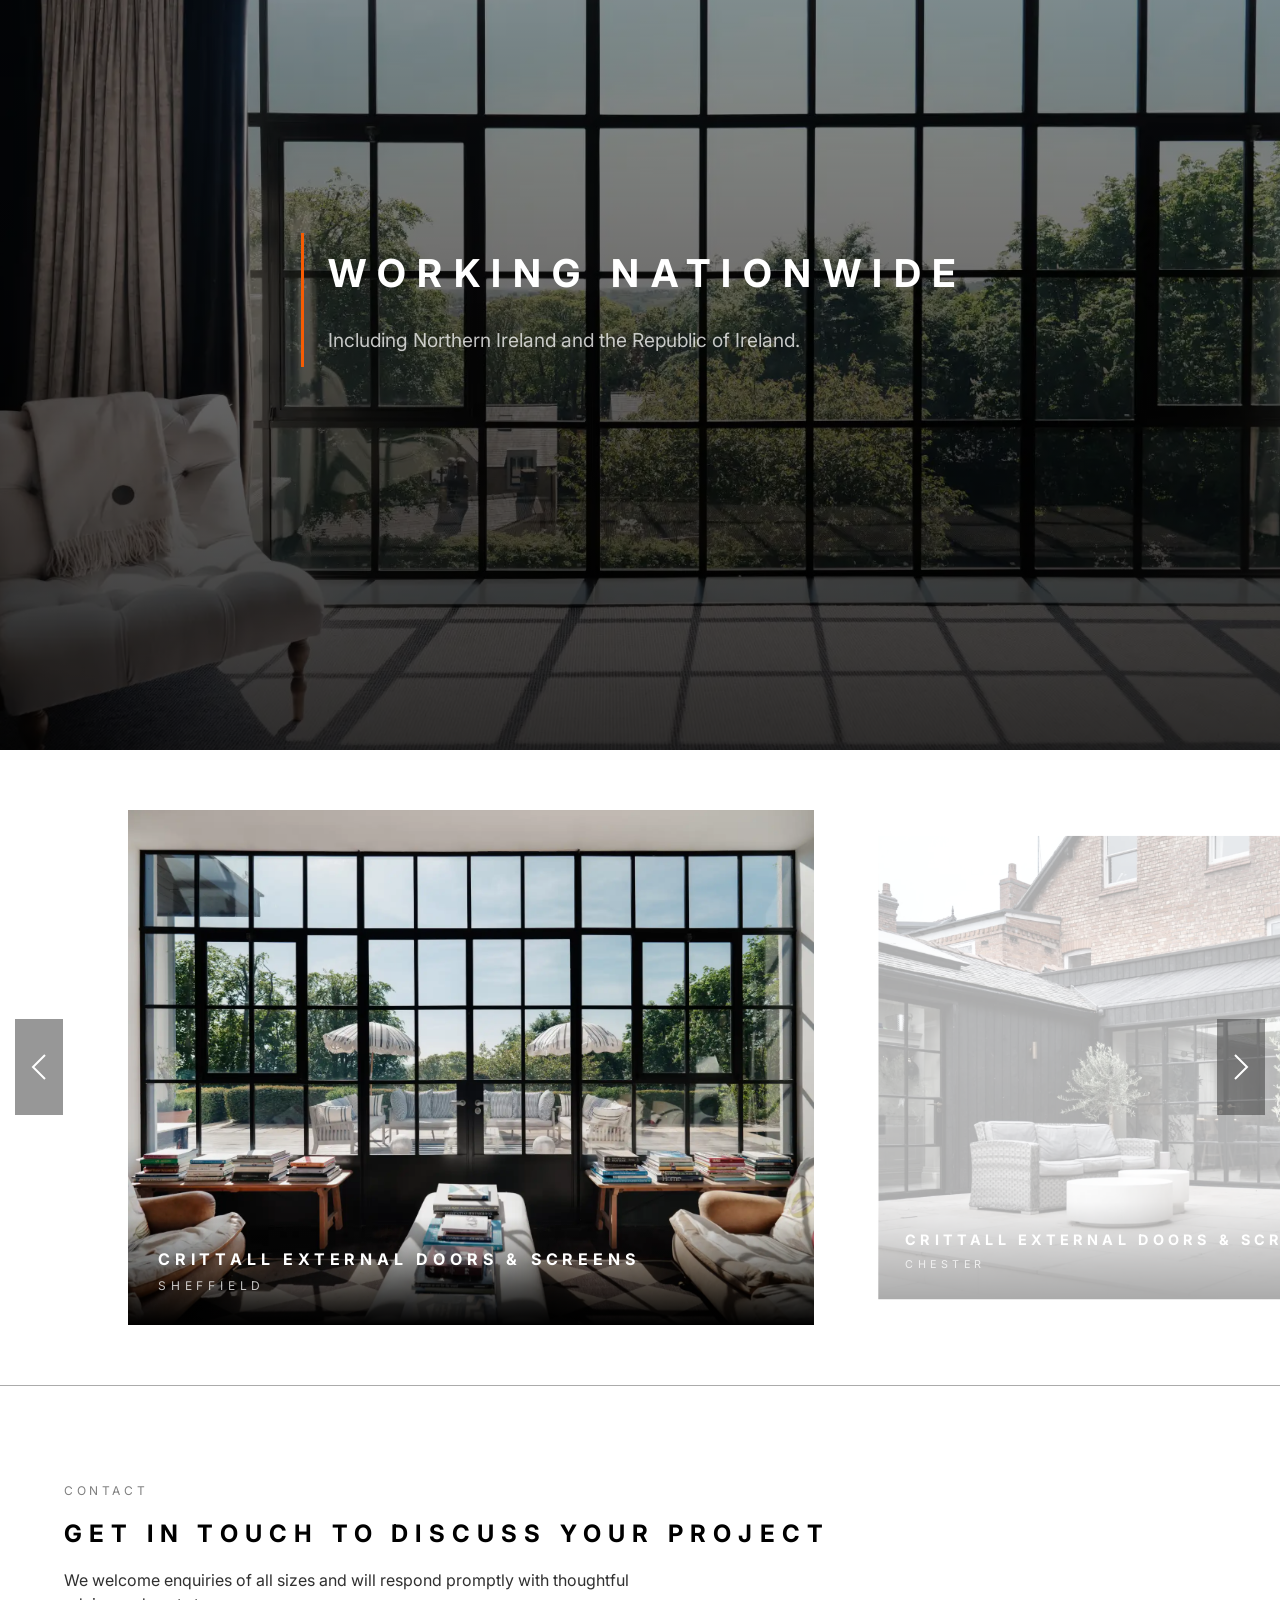
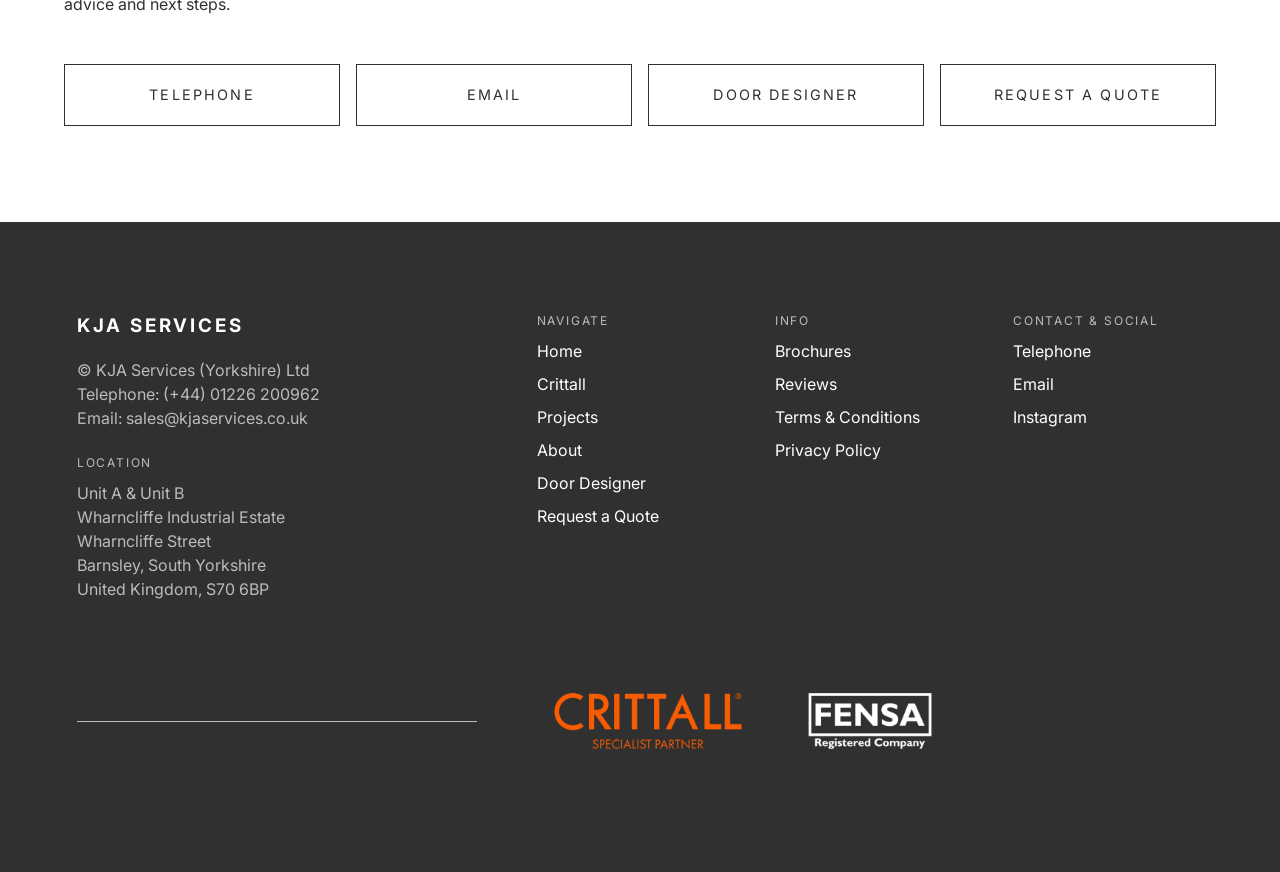
==== commit 0516159b: "Add files via upload" ====
--- a/index.html
+++ b/index.html
@@ -28,7 +28,7 @@
 <meta name="theme-color" content="#303030">
 <meta name="format-detection" content="telephone=no">
 
-  <style>
+<style>
 .mobile-menu { transform: translate3d(-100%,0,0); }
 </style>
 
@@ -192,7 +192,16 @@
 }
 </script>
 
-<!---HEAD---Google_Analytics--->
+<!---HEAD---Google_Analytics✅--->
+
+<script async src="https://www.googletagmanager.com/gtag/js?id=G-CEJVWQ58V5"></script>
+<script>
+window.dataLayer = window.dataLayer || [];
+function gtag(){dataLayer.push(arguments);}
+gtag('js', new Date());
+
+gtag('config', 'G-CEJVWQ58V5');
+</script>
 
 </head>
 <body>
@@ -215,7 +224,7 @@
 <span class="logo-light">Services</span>
 </a>
 
-<a href="/contact" class="cta">Contact</a>
+<a href="/quote" class="cta">Request a Quote</a>
 
 <div class="menu-toggle">
 <span></span>
@@ -290,7 +299,7 @@
 
 <a href="/door-designer" class="mobile-link">Door Designer</a>
 
-<a href="/contact" class="mobile-cta">Contact</a>
+<a href="/quote" class="mobile-cta">Request a Quote</a>
 
 </div>
 </header>
@@ -316,7 +325,7 @@
 <div class="banner-overlay">
 <div class="banner-content">
 <h1>The Crittall Specialist</h1>
-<p>Award-Winning Installers of Crittall® Steel Doors, Screens & Windows.</p>
+<p>Award Winning Installers of Crittall® Steel Doors, Screens & Windows.</p>
 </div>
 </div>
 
@@ -690,7 +699,7 @@
 <a href="tel:+441226200962" class="btn">Telephone</a>
 <a href="mailto:sales@kjaservices.co.uk" class="btn">Email</a>
 <a href="/door-designer" class="btn">Door Designer</a>
-<a href="/contact" class="btn">Contact Form</a>
+<a href="/quote" class="btn">Request a Quote</a>
 </div>
 
 </section>
@@ -727,7 +736,7 @@
 <a href="/projects">Projects</a>
 <a href="/about">About</a>
 <a href="/door-designer">Door Designer</a>
-<a href="/contact">Contact</a>
+<a href="/quote">Request a Quote</a>
 </div>
 
 <div>
@@ -769,4 +778,4 @@
 <script src="script.js" defer></script>
 
 </body>
-</html>
+</html>
--- a/style.css
+++ b/style.css
@@ -70,10 +70,6 @@
 letter-spacing: .3em;
 opacity: .5;
 cursor: default;
-}
-
-.cta {
-justify-self: end;
 }
 
 .logo {
@@ -188,6 +184,7 @@
 }
 
 .cta {
+justify-self: end;
 border: 1px solid #303030;
 padding: .75rem 1.5rem;
 font-size: .75rem;
@@ -248,21 +245,12 @@
 display: flex;
 flex-direction: column;
 gap: 3rem;
-
-/* FIX */
 transform: translateX(-100%);
-opacity: 0;
-visibility: hidden;
-
-transition: transform .6s ease, opacity .3s ease, visibility 0s linear .3s;
+transition: .6s ease;
 }
 
 .mobile-menu.active {
 transform: translateX(0);
-opacity: 1;
-visibility: visible;
-
-transition: transform .6s ease, opacity .3s ease;
 }
 
 body.menu-open {
@@ -328,7 +316,7 @@
 }
 
 @media (max-width:768px){
-.nav-bottom, .cta, .nav-slogan {
+.logo-hover, .nav-bottom, .cta, .nav-slogan {
 display:none;
 }
 
@@ -913,4 +901,4 @@
 .footer-center img {
 max-height: 60px;
 }
-}
+}
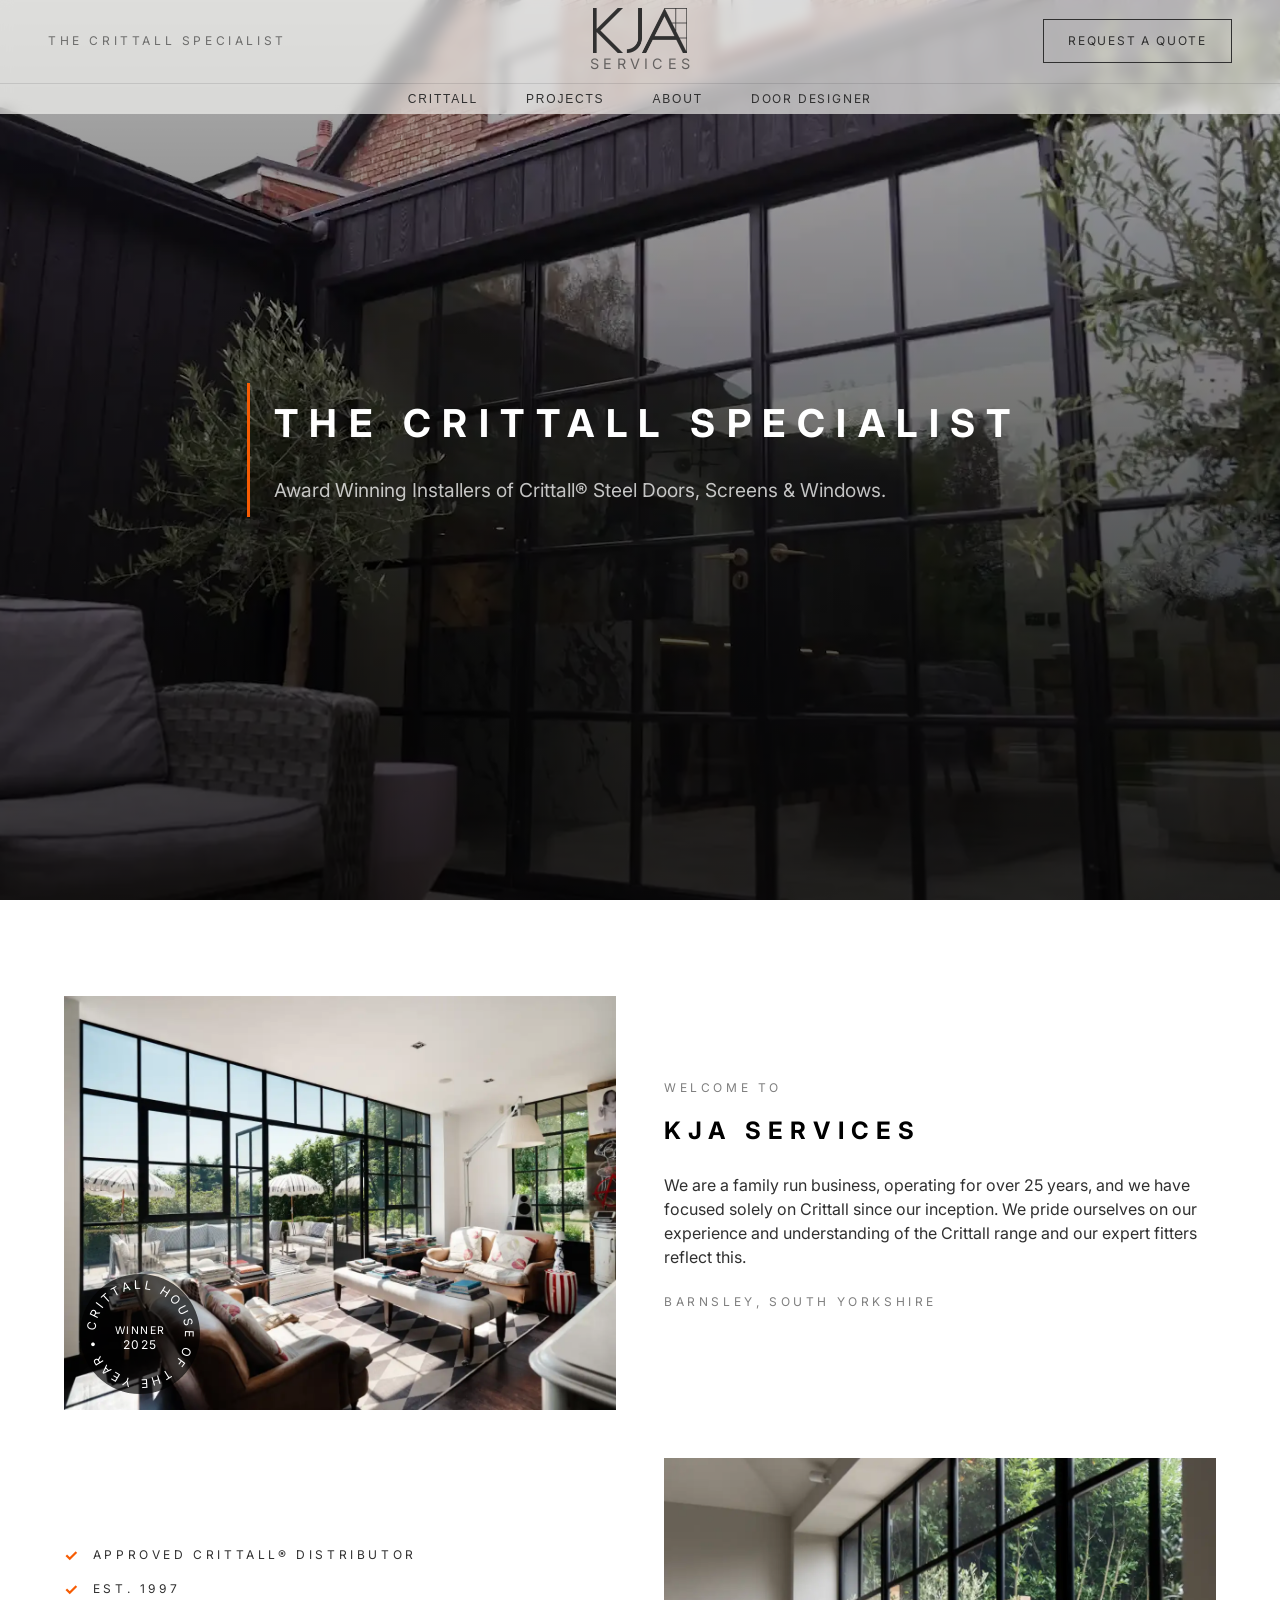
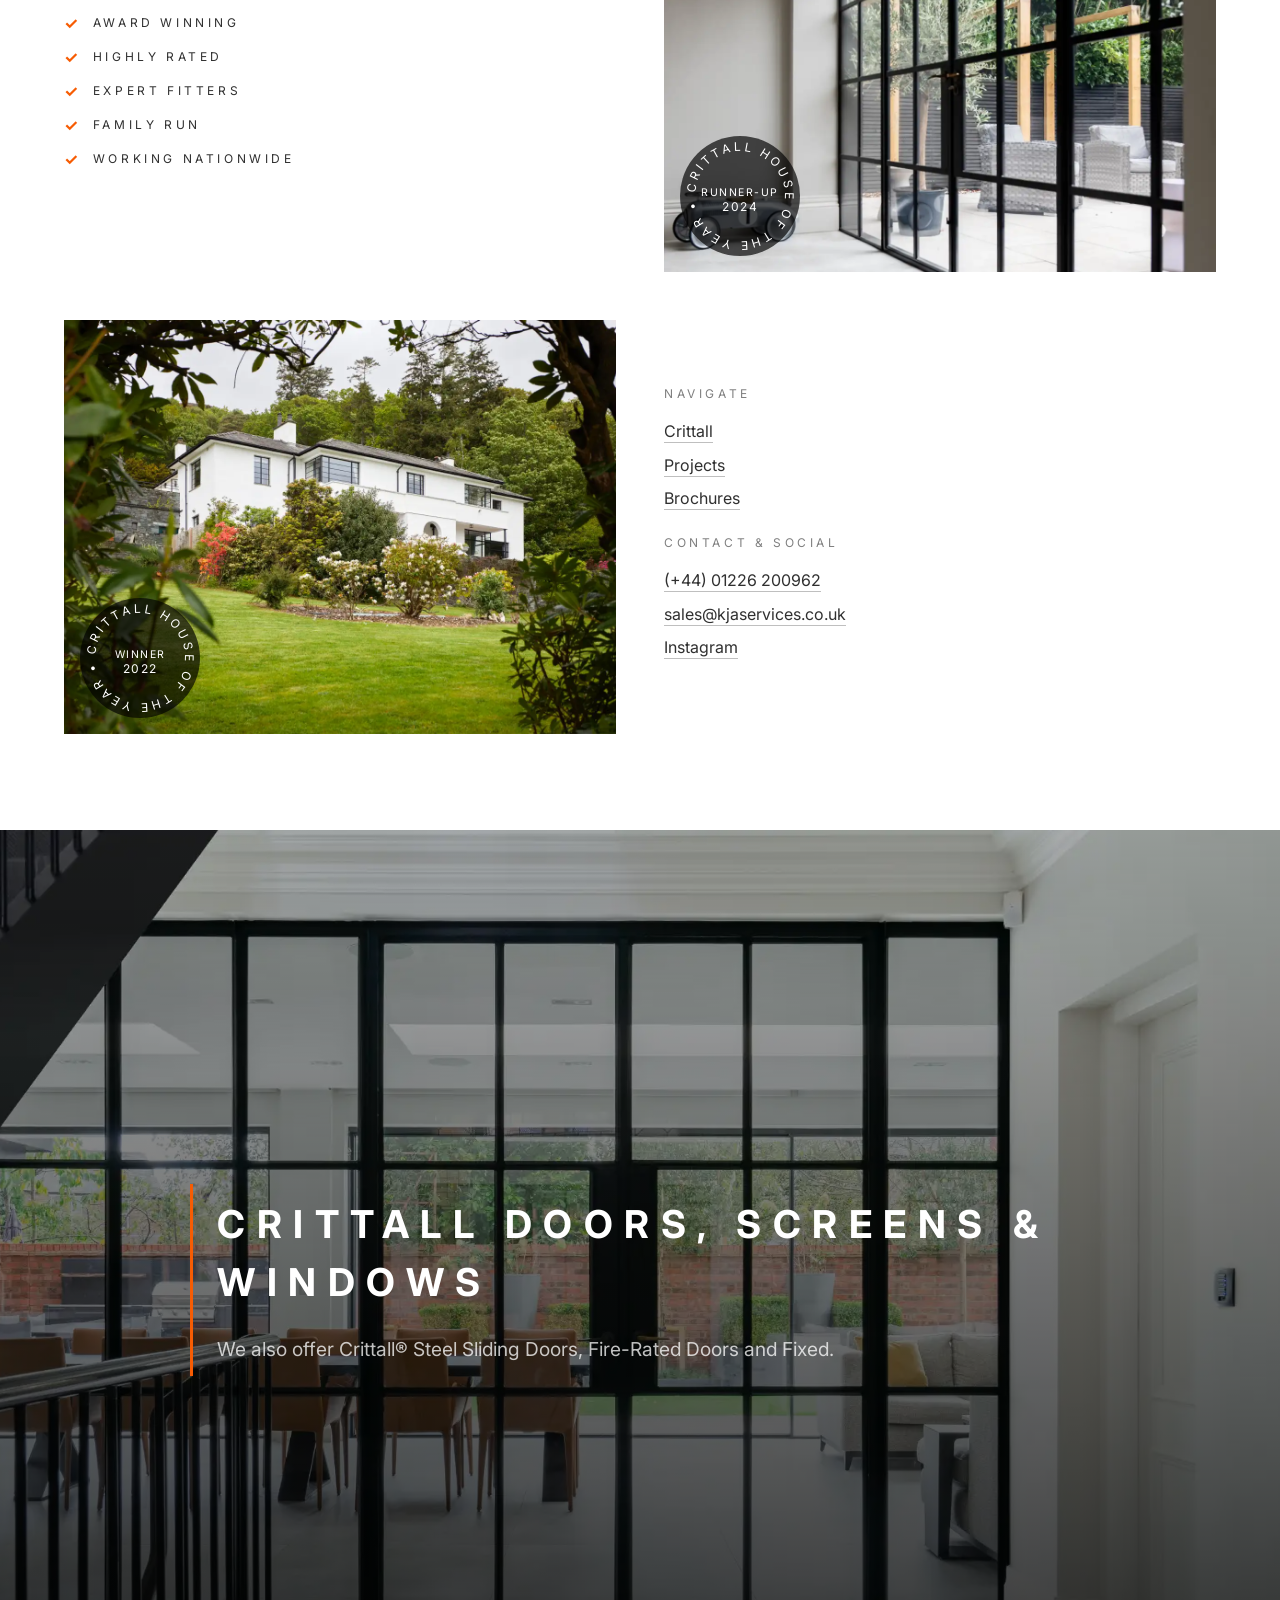
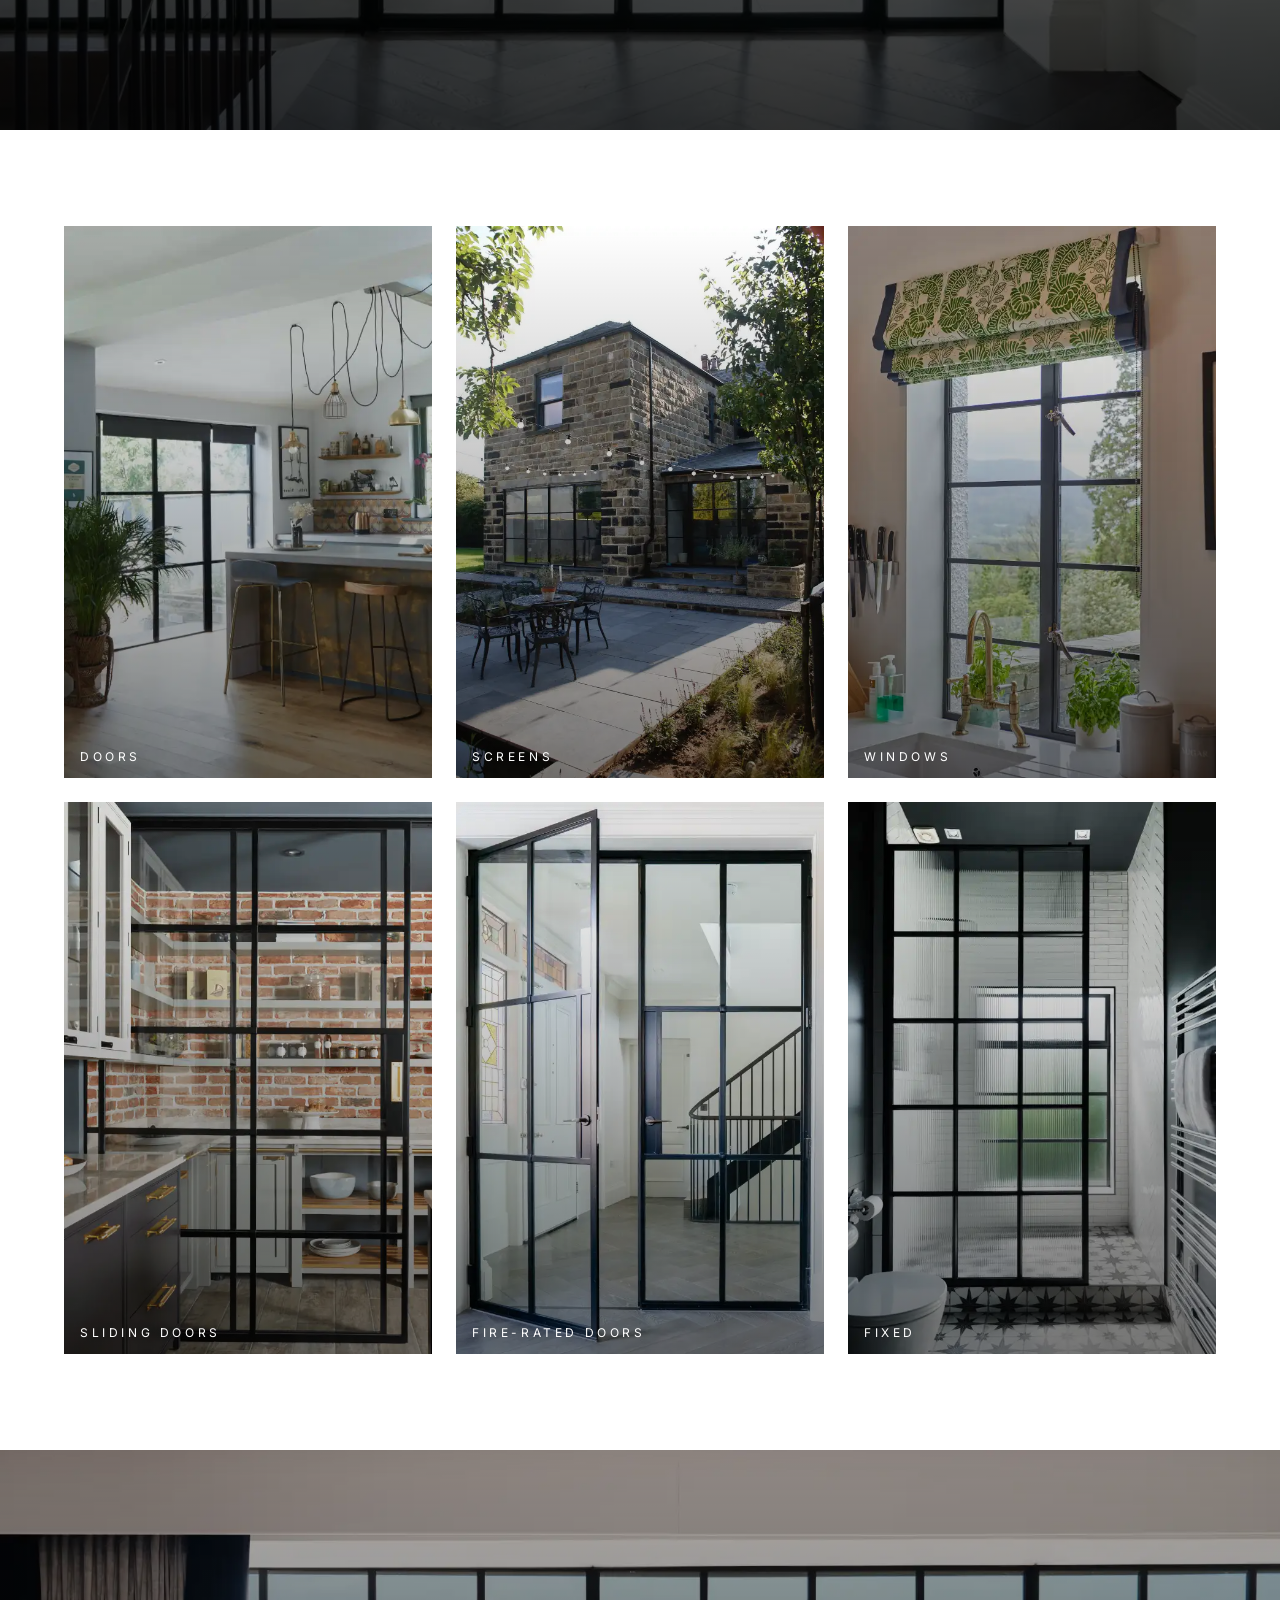
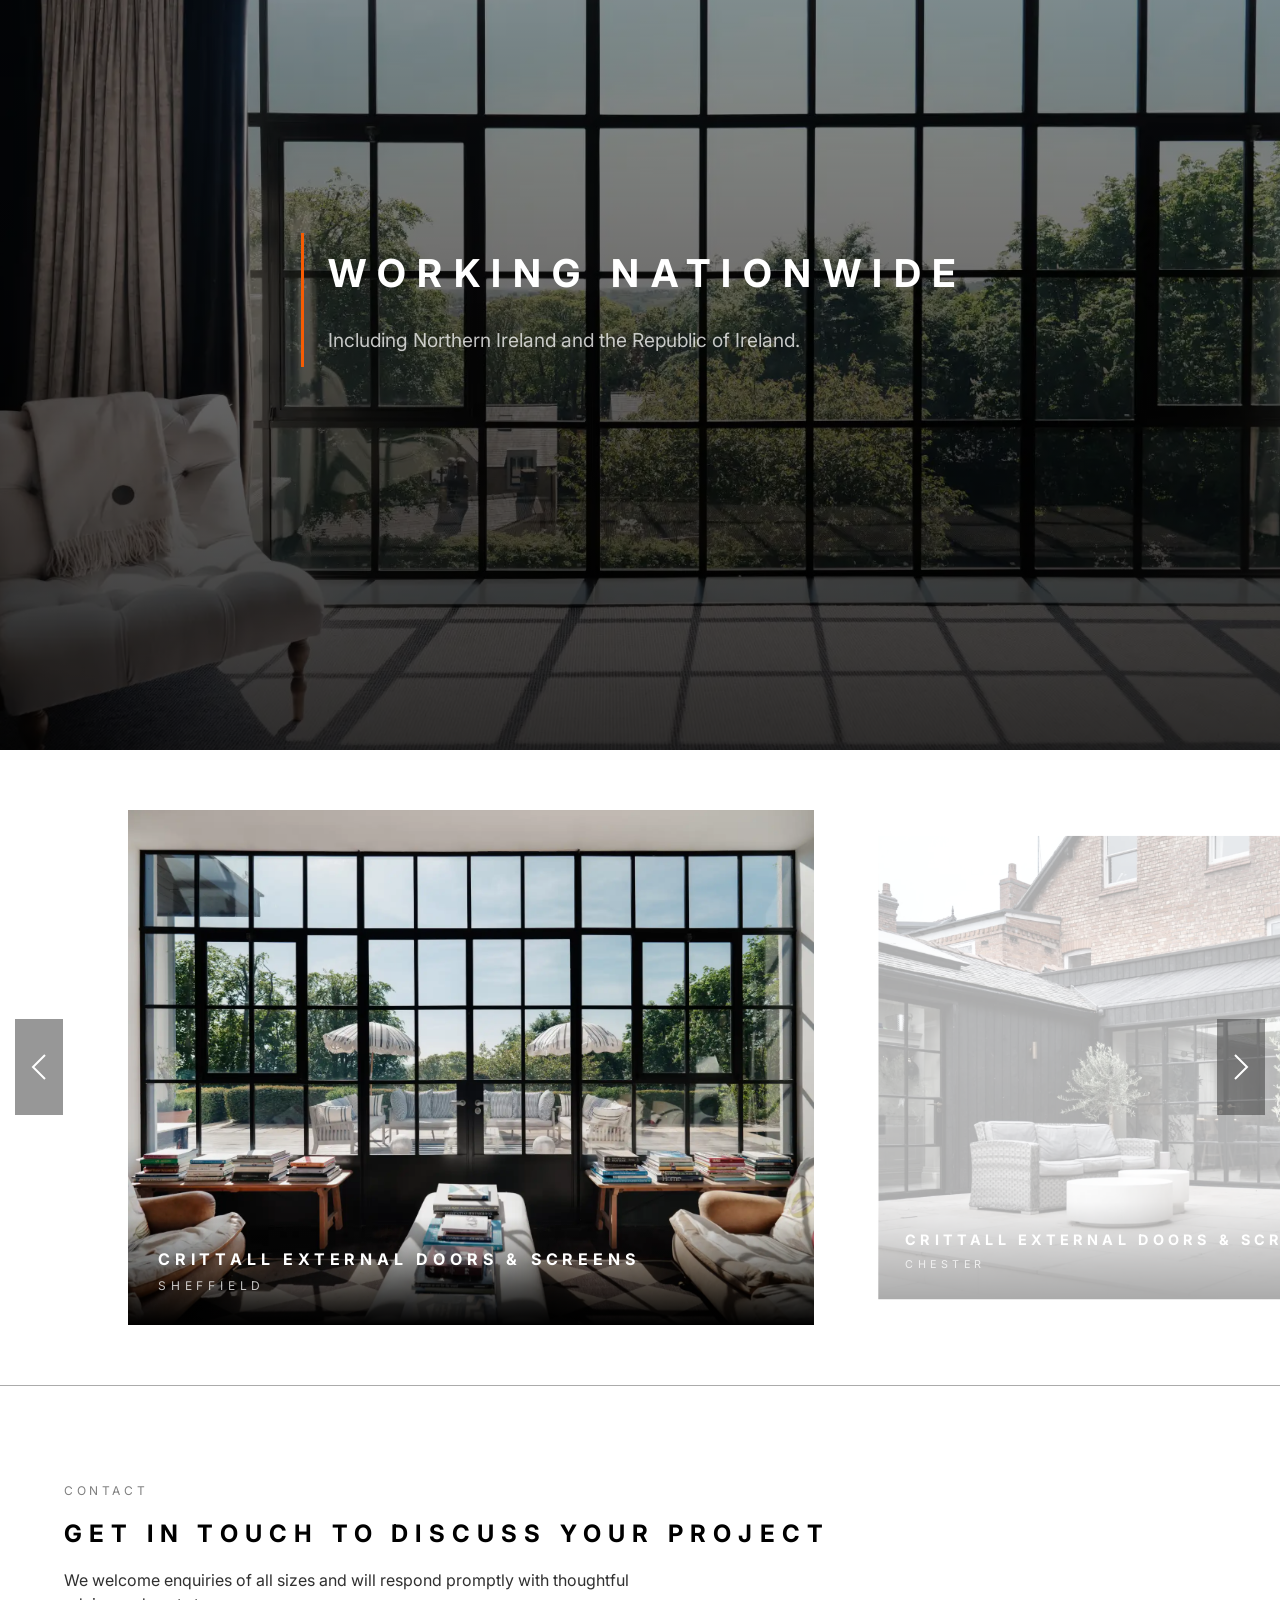
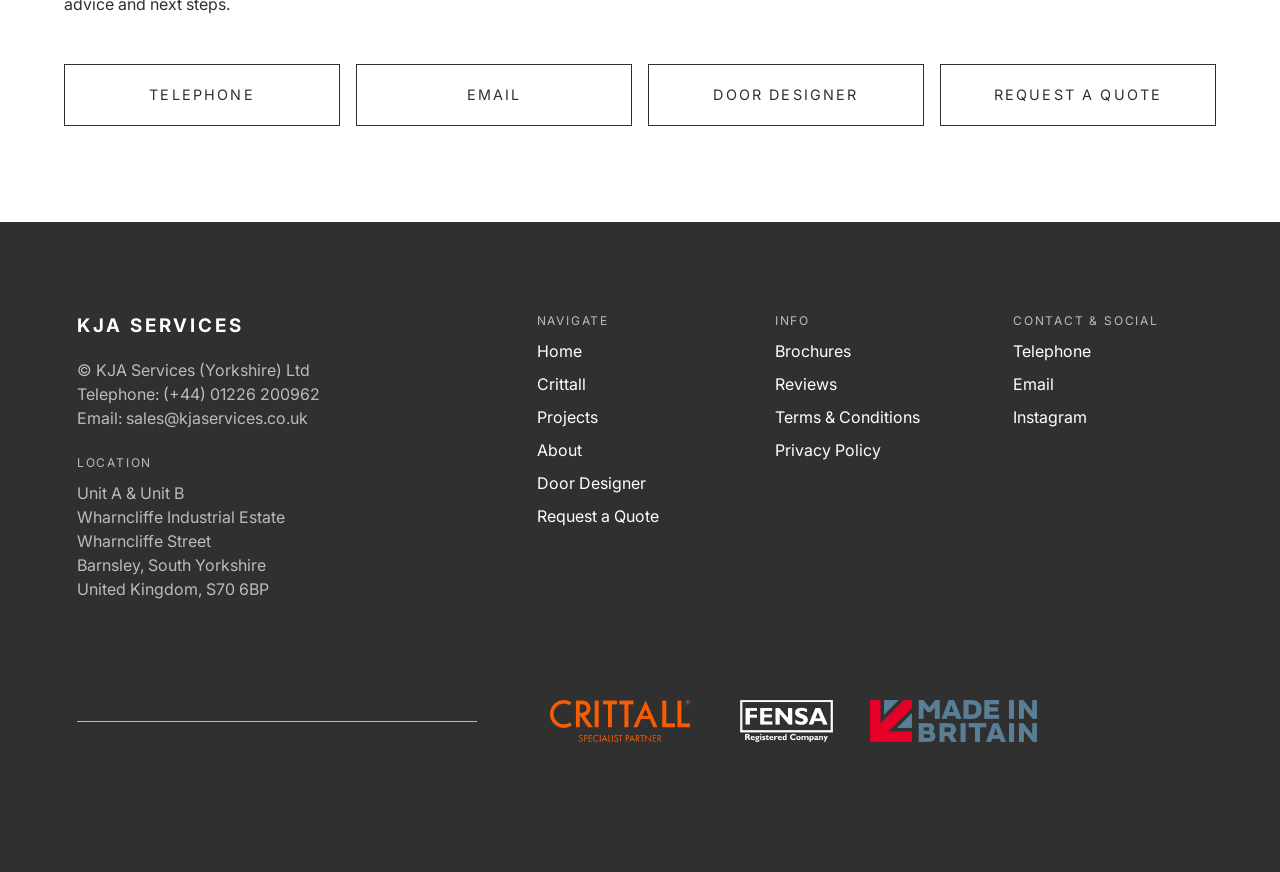
==== commit 2cf822ba: "Add files via upload" ====
--- a/index.html
+++ b/index.html
@@ -9,11 +9,11 @@
 
 <!---Page_Specific❗--->
 
-<title>Crittall Steel Doors, Screens & Windows | KJA Services</title>
+<title>Crittall Steel Doors, Screens & Windows — KJA Services</title>
 
 <!---Page_Specific❗--->
 
-<meta name="description" content="KJA Services are approved Crittall specialists installing steel doors, windows and screens across the UK and Ireland, with over 25 years of award-winning experience.">
+<meta name="description" content="KJA Services are approved Crittall specialists installing steel doors, screens and windows across the UK and Ireland, with over 25 years of award-winning experience.">
 
 <!---Global✅--->
 
@@ -768,6 +768,10 @@
 </div>
 
 <div class="footer-right">
+<img src="images/made_in_britain_logo.png" alt="Made in Britain Logo">
+</div>
+
+<div class="footer-reviews">
 <script src="https://elfsightcdn.com/platform.js" async></script>
 <div class="elfsight-app-a3edc7b7-a31a-4ff6-9f54-83a58d72ba15" data-elfsight-app-lazy></div>
 </div>
--- a/style.css
+++ b/style.css
@@ -881,8 +881,12 @@
 
 .footer-grid {
 display: grid;
-grid-template-columns: 1fr 1fr 1fr;
+grid-template-columns: repeat(4, 1fr);
 align-items: center;
+}
+
+.footer-reviews {
+padding-left: 1.5rem;
 }
 
 @media (max-width: 768px) {
@@ -898,7 +902,178 @@
 }
 
 .footer-left img,
-.footer-center img {
+.footer-center img,
+.footer-right img {
 max-height: 60px;
 }
+}
+
+/*---❗❗❗NON_HOME❗❗❗---*/
+
+/*SITEWIDE✅*/
+
+.sitewide {
+padding-top: 180px;
+}
+
+@media (max-width: 768px) {
+.sitewide {
+padding-top: 120px;
+}
+}
+
+.sitewide .divider {
+margin: 3rem 0;
+border: none;
+height: 1px;
+background: rgba(0,0,0,.33);
+}
+
+/*CRITTALL_GRID✅*/
+
+.crittall-grid {
+display: grid;
+grid-template-columns: repeat(3, 1fr);
+gap: 3rem;
+}
+
+.crittall-image {
+background: #f3f3f0;
+padding: 3rem;
+margin-bottom: 1.5rem;
+position: relative;
+}
+
+.crittall-image::after {
+content: "";
+position: absolute;
+inset: 15px;
+border: 1px solid rgba(0,0,0,.1);
+}
+
+@media (max-width: 768px) {
+.crittall-grid {
+grid-template-columns: 1fr;
+}
+}
+
+/*PROJECT_LINKS✅*/
+
+.project-image {
+position: relative;
+}
+
+.project-image .project-actions {
+position: absolute;
+right: 1.5rem;
+top: 50%;
+transform: translateY(-50%);
+display: flex;
+flex-direction: column;
+gap: 1rem;
+}
+
+.project-image .btn {
+background: rgba(243,243,240,.67);
+backdrop-filter: blur(6px);
+-webkit-backdrop-filter: blur(6px);
+border: none;
+}
+
+.project-image .btn:hover {
+background: #303030;
+}
+
+/*PRODUCTS_GRID*/
+
+/* ALT GRID – clean, premium layout */
+.products-grid.alt {
+  grid-template-columns: repeat(3, 1fr);
+  gap: 2rem;
+}
+
+/* card */
+.products-grid.alt .product-item {
+  display: block;
+  position: relative;
+  overflow: hidden;
+  text-decoration: none;
+  color: inherit;
+}
+
+/* remove all pseudo clutter */
+.products-grid.alt .product-item::before,
+.products-grid.alt .product-item::after {
+  display: none;
+}
+
+/* image */
+.products-grid.alt .product-item img {
+  width: 100%;
+  height: auto;
+  display: block;
+  transition: transform .8s ease;
+}
+
+/* subtle hover zoom */
+.products-grid.alt .product-item:hover img {
+  transform: scale(1.05);
+}
+
+/* content */
+.products-grid.alt .product-info {
+  padding-top: 1.2rem;
+  max-width: 90%;
+}
+
+/* title */
+.products-grid.alt .product-info h3 {
+  font-size: .7rem;
+  letter-spacing: .35em;
+  text-transform: uppercase;
+  margin-bottom: .6rem;
+  color: #303030;
+  text-decoration: none;
+  transition: opacity .3s ease;
+}
+
+/* description */
+.products-grid.alt .product-info p {
+  font-size: .9rem;
+  line-height: 1.5;
+  opacity: .9;
+  margin: 0;
+  text-decoration: none;
+}
+
+/* subtle hover effect on text */
+.products-grid.alt .product-item:hover h3 {
+  opacity: .75;
+}
+
+/* optional: elegant underline animation on hover */
+.products-grid.alt .product-info h3::after {
+  content: "";
+  display: block;
+  width: 0;
+  height: 1px;
+  background: #f75c03;
+  margin-top: .4rem;
+  transition: width .4s ease;
+}
+
+.products-grid.alt .product-item:hover h3::after {
+  width: 60px;
+}
+
+/* mobile */
+@media (max-width: 768px) {
+  .products-grid.alt {
+    grid-template-columns: 1fr;
+    gap: 2.5rem;
+  }
+
+  .products-grid.alt .product-info {
+    max-width: 100%;
+  }
 }
